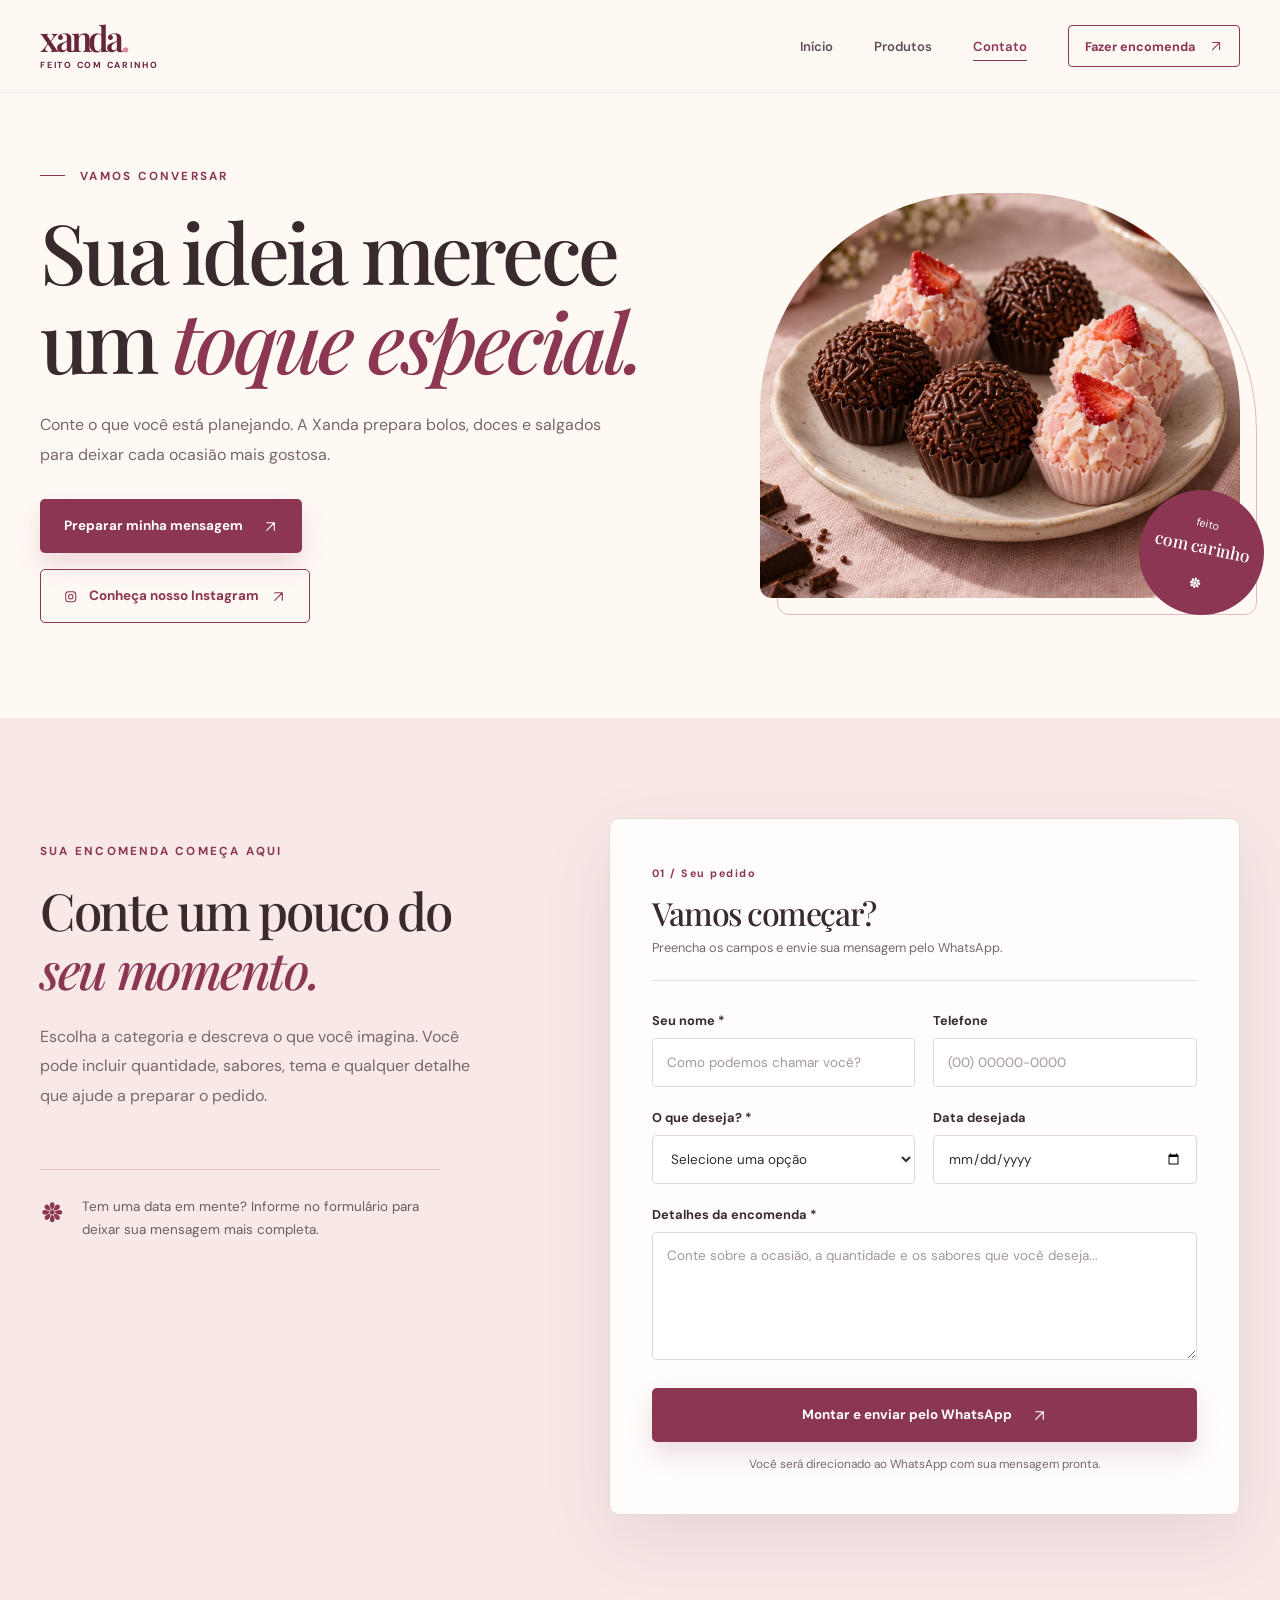
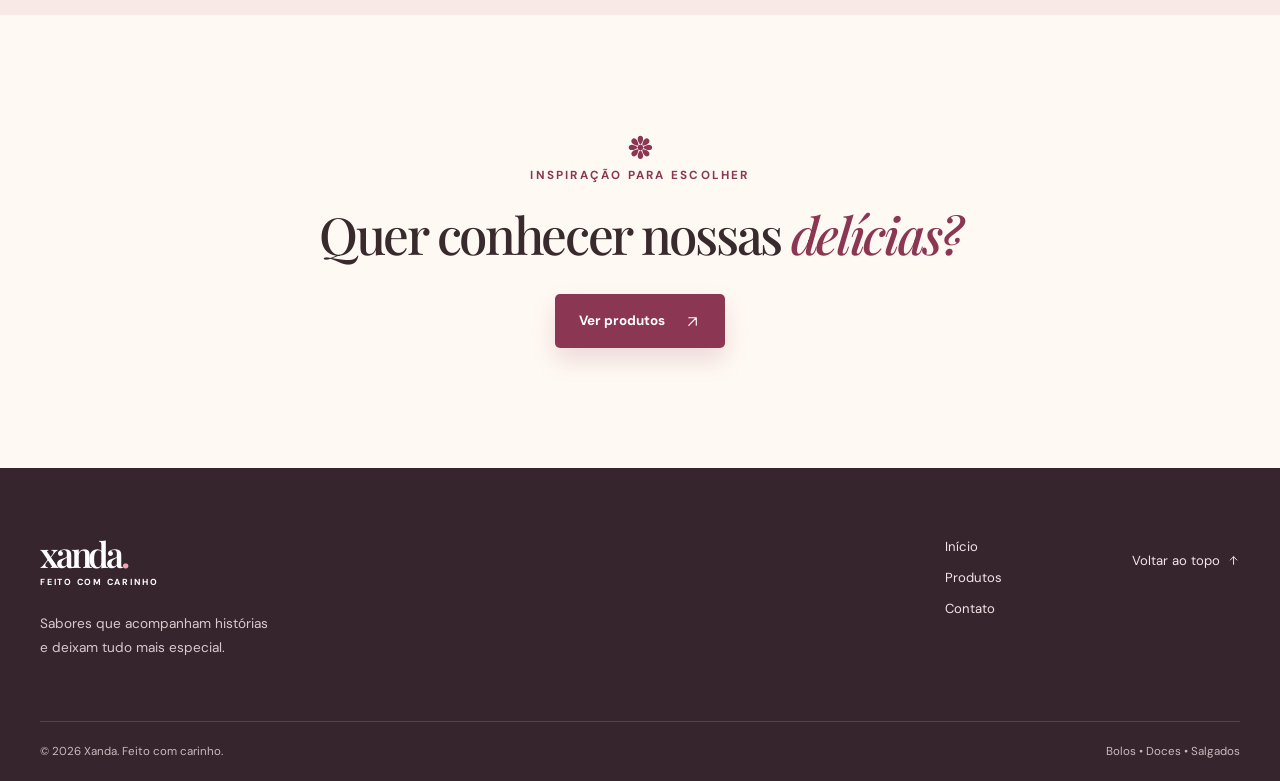
==== contato.html @ 7cf05ea7 "Adiciona Instagram da Xanda na pagina de contato" ====
<!doctype html>
<html lang="pt-BR">
<head>
  <meta charset="utf-8">
  <meta name="viewport" content="width=device-width, initial-scale=1">
  <meta name="theme-color" content="#fff9f4">
  <meta name="description" content="Conte sua ideia para a Xanda e prepare uma mensagem para encomendar bolos, doces e salgados artesanais.">
  <title>Contato | Xanda</title>
  <link rel="icon" href="assets/favicon.svg" type="image/svg+xml">
  <link rel="preconnect" href="https://fonts.googleapis.com">
  <link rel="preconnect" href="https://fonts.gstatic.com" crossorigin>
  <link href="https://fonts.googleapis.com/css2?family=DM+Sans:wght@400;500;600;700&family=Playfair+Display:ital,wght@0,500;0,600;1,500;1,600&display=swap" rel="stylesheet">
  <link rel="stylesheet" href="css/estilo.css?v=20261006-instagram1">
  <script>document.documentElement.classList.add('js');</script>
  <script src="js/site.js" defer></script>
</head>
<body>
  <a class="skip-link" href="#conteudo">Pular para o conteúdo</a>
  <header class="site-header">
    <div class="container header-inner">
      <a class="brand" href="index.html" aria-label="Xanda, página inicial"><span class="brand-word">xanda<b>.</b></span><small>feito com carinho</small></a>
      <button class="menu-toggle" type="button" aria-label="Abrir menu" aria-controls="menu-principal" aria-expanded="false"><span></span><span></span></button>
      <nav class="site-nav" id="menu-principal" aria-label="Navegação principal">
        <a href="index.html">Início</a>
        <a href="produtos.html">Produtos</a>
        <a href="contato.html" aria-current="page">Contato</a>
        <a class="nav-cta" href="#pedido-form">Fazer encomenda <span aria-hidden="true"><svg width="1em" height="1em" class="icon icon-arrow-up-right" aria-hidden="true" focusable="false"><use href="assets/icons.svg#arrow-up-right"></use></svg></span></a>
      </nav>
    </div>
  </header>

  <main id="conteudo">
    <section class="contact-hero container" aria-labelledby="contato-titulo">
      <div class="contact-hero-copy">
        <p class="eyebrow"><span class="eyebrow-line"></span> Vamos conversar</p>
        <h1 id="contato-titulo">Sua ideia merece um <em>toque especial.</em></h1>
        <p>Conte o que você está planejando. A Xanda prepara bolos, doces e salgados para deixar cada ocasião mais gostosa.</p>
        <a class="button button-primary" href="#pedido-form">Preparar minha mensagem <span aria-hidden="true"><svg width="1em" height="1em" class="icon icon-arrow-up-right" aria-hidden="true" focusable="false"><use href="assets/icons.svg#arrow-up-right"></use></svg></span></a>

        <div class="contact-social">
          <a class="button button-instagram" href="https://www.instagram.com/deliciasdaxanda9/" target="_blank" rel="noopener noreferrer" aria-label="Conheça nosso Instagram (abre em nova aba)"><svg width="1em" height="1em" class="icon" viewBox="0 0 24 24" fill="none" stroke="currentColor" stroke-width="1.8" stroke-linecap="round" stroke-linejoin="round" aria-hidden="true" focusable="false"><rect x="3" y="3" width="18" height="18" rx="5"></rect><circle cx="12" cy="12" r="4"></circle><path d="M17.5 6.5h.01"></path></svg>Conheça nosso Instagram <span aria-hidden="true"><svg width="1em" height="1em" class="icon icon-arrow-up-right"><use href="assets/icons.svg#arrow-up-right"></use></svg></span></a>
        </div>
      </div>
      <div class="contact-hero-image">
        <img src="assets/doces.png" alt="Brigadeiros e doces artesanais" width="1254" height="1254">
        <div class="contact-hero-sticker" aria-hidden="true">feito<br><strong>com carinho</strong><br><svg width="1em" height="1em" class="icon icon-flower" aria-hidden="true" focusable="false"><use href="assets/icons.svg#flower"></use></svg></div>
      </div>
    </section>

    <section class="contact-section" aria-labelledby="pedido-titulo">
      <div class="container contact-layout">
        <div class="contact-intro">
          <p class="eyebrow">Sua encomenda começa aqui</p>
          <h2 id="pedido-titulo">Conte um pouco do <em>seu momento.</em></h2>
          <p>Escolha a categoria e descreva o que você imagina. Você pode incluir quantidade, sabores, tema e qualquer detalhe que ajude a preparar o pedido.</p>
          <div class="contact-tip"><span aria-hidden="true"><svg width="1em" height="1em" class="icon icon-flower" aria-hidden="true" focusable="false"><use href="assets/icons.svg#flower"></use></svg></span><p>Tem uma data em mente? Informe no formulário para deixar sua mensagem mais completa.</p></div>
        </div>
        <form class="order-form" id="pedido-form">
          <div class="form-heading">
            <span class="form-number">01 / Seu pedido</span>
            <h3>Vamos começar?</h3>
            <p>Preencha os campos e envie sua mensagem pelo WhatsApp.</p>
          </div>
          <div class="form-grid">
            <div class="field"><label for="nome">Seu nome *</label><input id="nome" name="nome" type="text" autocomplete="name" required placeholder="Como podemos chamar você?"></div>
            <div class="field"><label for="telefone">Telefone</label><input id="telefone" name="telefone" type="tel" autocomplete="tel" placeholder="(00) 00000-0000"></div>
            <div class="field"><label for="produto">O que deseja? *</label><select id="produto" name="produto" required><option value="" disabled selected>Selecione uma opção</option><option value="Bolos">Bolos</option><option value="Doces">Doces</option><option value="Salgados">Salgados</option></select></div>
            <div class="field"><label for="data">Data desejada</label><input id="data" name="data" type="date"></div>
            <div class="field field-full"><label for="mensagem">Detalhes da encomenda *</label><textarea id="mensagem" name="mensagem" required placeholder="Conte sobre a ocasião, a quantidade e os sabores que você deseja..."></textarea></div>
          </div>
          <button class="button button-primary form-submit" type="submit" data-contact-button>Montar e enviar pelo WhatsApp <span aria-hidden="true"><svg width="1em" height="1em" class="icon icon-arrow-up-right" aria-hidden="true" focusable="false"><use href="assets/icons.svg#arrow-up-right"></use></svg></span></button>
          <p class="form-helper">Você será direcionado ao WhatsApp com sua mensagem pronta.</p>
          <p class="form-status" id="form-status" role="status" aria-live="polite"></p>
        </form>
      </div>
    </section>

    <section class="contact-bottom container">
      <span aria-hidden="true"><svg width="1em" height="1em" class="icon icon-flower" aria-hidden="true" focusable="false"><use href="assets/icons.svg#flower"></use></svg></span>
      <p class="eyebrow">Inspiração para escolher</p>
      <h2>Quer conhecer nossas <em>delícias?</em></h2>
      <a class="button button-primary" href="produtos.html">Ver produtos <span aria-hidden="true"><svg width="1em" height="1em" class="icon icon-arrow-up-right" aria-hidden="true" focusable="false"><use href="assets/icons.svg#arrow-up-right"></use></svg></span></a>
    </section>
  </main>

  <footer class="site-footer">
    <div class="container footer-main"><div><a class="brand footer-brand" href="index.html" aria-label="Xanda, página inicial"><span class="brand-word">xanda<b>.</b></span><small>feito com carinho</small></a><p>Sabores que acompanham histórias<br>e deixam tudo mais especial.</p></div><nav aria-label="Links do rodapé"><a href="index.html">Início</a><a href="produtos.html">Produtos</a><a href="contato.html">Contato</a></nav><a class="footer-top" href="#conteudo">Voltar ao topo <svg width="1em" height="1em" class="icon icon-arrow-up" aria-hidden="true" focusable="false"><use href="assets/icons.svg#arrow-up"></use></svg></a></div>
    <div class="container footer-bottom"><span>© <span class="year">2026</span> Xanda. Feito com carinho.</span><span>Bolos • Doces • Salgados</span></div>
  </footer>
</body>
</html>
---- css/estilo.css ----
﻿:root {
  --cream: #fff9f4;
  --paper: #fffdfb;
  --blush: #f8e9e7;
  --rose: #e9b9c2;
  --berry: #8b3652;
  --berry-dark: #68263d;
  --ink: #382a2d;
  --muted: #76696a;
  --line: #eadeda;
  --shadow: 0 25px 70px rgba(88, 44, 56, .10);
  --sans: "DM Sans", Arial, sans-serif;
  --serif: "Playfair Display", Georgia, serif;
}
*, *::before, *::after { box-sizing: border-box; }
html { scroll-behavior: smooth; scroll-padding-top: 110px; }
body { margin: 0; min-width: 320px; background: var(--cream); color: var(--ink); font-family: var(--sans); -webkit-font-smoothing: antialiased; }
body, button, input, select, textarea { font-size: 16px; }
button, input, select, textarea { font-family: inherit; }
img { display: block; max-width: 100%; }
a { color: inherit; text-decoration: none; }
button { cursor: pointer; }
::selection { background: var(--rose); color: var(--berry-dark); }
:focus-visible { outline: 3px solid #c87590; outline-offset: 4px; }
.container { width: min(1200px, calc(100% - 64px)); margin-inline: auto; }
.skip-link { position: fixed; z-index: 300; top: 10px; left: 10px; padding: 12px 18px; border-radius: 8px; background: var(--berry); color: white; transform: translateY(-150%); }
.skip-link:focus { transform: translateY(0); }
h1, h2, h3, p { margin-top: 0; }
h1, h2, h3 { font-family: var(--serif); font-weight: 500; letter-spacing: -.045em; }
h1 em, h2 em { color: var(--berry); font-weight: 500; }
.eyebrow { margin-bottom: 20px; color: var(--berry); font-size: .73rem; font-weight: 700; letter-spacing: .19em; line-height: 1.5; text-transform: uppercase; }
.eyebrow-line { display: inline-block; width: 25px; height: 1px; margin: 0 10px 4px 0; background: currentColor; }
.button { display: inline-flex; align-items: center; justify-content: center; gap: 20px; min-height: 54px; padding: 15px 23px; border: 1px solid transparent; border-radius: 5px; font-size: .84rem; font-weight: 700; line-height: 1.2; transition: transform .25s ease, background .25s ease, box-shadow .25s ease; }
.button span, .text-link span, .nav-cta span { font-size: 1.12em; transition: transform .25s ease; }
.button:hover, .button:focus-visible { transform: translateY(-3px); }
.button:hover span, .text-link:hover span, .nav-cta:hover span { transform: translate(3px, -3px); }
.button-primary { background: var(--berry); color: white; box-shadow: 0 12px 24px rgba(139, 54, 82, .16); }
.button-primary:hover { background: var(--berry-dark); box-shadow: 0 16px 28px rgba(139, 54, 82, .22); }
.button-light { background: white; color: var(--berry-dark); }
.button-light:hover { background: var(--cream); }
.text-link { display: inline-flex; align-items: center; gap: 10px; padding-bottom: 5px; border-bottom: 1px solid currentColor; color: var(--berry); font-size: .84rem; font-weight: 700; transition: gap .25s ease, color .25s ease; }
.text-link:hover { gap: 15px; color: var(--berry-dark); }


/* Shared vector icons: scale with text and inherit the existing palette. */
.icon { display: inline-block; width: 1em; height: 1em; flex: none; vertical-align: -.125em; }
.icon-flower { width: .9em; height: .9em; }
.button span, .text-link span, .nav-cta span { display: inline-flex; align-items: center; }
.card-arrow .icon { font-size: 1.1rem; }
.product-nav a > span { display: inline-flex; align-items: center; gap: .55em; }
.product-nav .icon { font-size: 1.25em; }
.footer-top { display: inline-flex; align-items: center; gap: .5em; min-height: 44px; }
.hero-stamp .icon { display: block; font-size: .85rem; }
.contact-hero-sticker .icon { justify-self: center; font-size: .9rem; }

/* Header */
.site-header { position: sticky; top: 0; z-index: 100; border-bottom: 1px solid rgba(139, 54, 82, .08); background: rgba(255, 249, 244, .92); backdrop-filter: blur(18px); -webkit-backdrop-filter: blur(18px); }
.header-inner { display: flex; align-items: center; justify-content: space-between; min-height: 92px; gap: 30px; }
.brand { display: inline-flex; flex-direction: column; align-items: flex-start; flex: none; font-family: var(--serif); font-size: 2.2rem; font-weight: 600; letter-spacing: -.09em; line-height: .9; color: var(--berry-dark); }
.brand-word { display: block; }
.brand-word b { color: #d98ba2; font-weight: inherit; }
.brand small { margin-top: 9px; font-family: var(--sans); font-size: .55rem; font-weight: 700; letter-spacing: .20em; text-transform: uppercase; }
.site-nav { display: flex; align-items: center; gap: clamp(22px, 3.2vw, 48px); }
.site-nav > a:not(.nav-cta) { position: relative; padding: 10px 0; color: #5e5052; font-size: .82rem; font-weight: 600; transition: color .2s ease; }
.site-nav > a:not(.nav-cta)::after { content: ""; position: absolute; right: 0; bottom: 4px; left: 0; height: 1px; background: var(--berry); transform: scaleX(0); transform-origin: left; transition: transform .25s ease; }
.site-nav > a:not(.nav-cta):hover, .site-nav > a[aria-current="page"] { color: var(--berry); }
.site-nav > a:not(.nav-cta):hover::after, .site-nav > a[aria-current="page"]::after { transform: scaleX(1); }
.nav-cta { display: inline-flex; align-items: center; gap: 14px; min-height: 42px; padding: 10px 16px; border: 1px solid var(--berry); border-radius: 4px; color: var(--berry); font-size: .79rem; font-weight: 700; transition: background .25s ease, color .25s ease; }
.nav-cta:hover { background: var(--berry); color: white; }
.menu-toggle { display: none; }

/* Home hero */
.hero { display: grid; grid-template-columns: minmax(0, 1fr) minmax(0, 1.02fr); align-items: center; gap: clamp(36px, 6vw, 86px); min-height: 710px; padding-top: 46px; padding-bottom: 78px; }
.hero-copy { position: relative; z-index: 2; padding-bottom: 35px; animation: fade-up .75s both; }
.hero h1 { max-width: 640px; margin-bottom: 28px; font-size: clamp(3.7rem, 5.9vw, 6rem); line-height: 1.05; }
.hero-description { max-width: 485px; color: var(--muted); font-size: 1.03rem; line-height: 1.85; }
.hero-actions { display: flex; align-items: center; flex-wrap: wrap; gap: 25px; margin-top: 38px; }
.hero-note { display: flex; align-items: center; gap: 12px; margin-top: 80px; color: #9a8689; font-size: .75rem; letter-spacing: .02em; }
.sparkle { color: var(--berry); font-size: 1.45rem; }
.hero-visual { position: relative; width: 100%; height: min(650px, 58vw); min-height: 520px; animation: fade-up .9s .16s both; }
.hero-visual::before { content: ""; position: absolute; inset: 18px -18px -18px 18px; border: 1px solid #e7bbbf; border-radius: 290px 290px 30px 30px; }
.hero-visual img { position: relative; width: 100%; height: 100%; object-fit: cover; object-position: 65% center; border-radius: 290px 290px 30px 30px; }
.hero-stamp { position: absolute; bottom: 38px; left: -46px; display: flex; flex-direction: column; align-items: center; justify-content: center; width: 128px; height: 128px; border: 8px solid var(--cream); border-radius: 50%; background: var(--berry); color: white; text-align: center; transform: rotate(-12deg); animation: bob 5s ease-in-out infinite; }
.hero-stamp span { font-size: .58rem; font-weight: 700; letter-spacing: .13em; text-transform: uppercase; }
.hero-stamp strong { margin: 4px 0; font-family: var(--serif); font-size: 1.35rem; font-weight: 500; line-height: .95; }
.ticker { overflow: hidden; border-top: 1px solid #efd9d9; border-bottom: 1px solid #efd9d9; background: #f8e9e7; }
.ticker-track { display: flex; align-items: center; justify-content: space-around; gap: 55px; width: max-content; min-width: 200%; height: 58px; color: var(--berry); animation: ticker 35s linear infinite; }
.ticker-track span { font-family: var(--serif); font-size: 1.1rem; font-style: italic; white-space: nowrap; }
.ticker-track b { font-size: .92rem; font-weight: 400; }

/* Home content */
.section { padding-block: 110px; }
.section-heading { display: flex; align-items: end; justify-content: space-between; gap: 70px; margin-bottom: 42px; }
.section-heading h2, .story-copy h2, .closing-section h2, .product-cta h2, .contact-intro h2, .contact-bottom h2 { margin-bottom: 0; font-size: clamp(2.65rem, 4vw, 4.3rem); line-height: 1.16; }
.section-heading h2 { max-width: 640px; }
.section-heading > p { max-width: 310px; margin-bottom: 7px; color: var(--muted); font-size: .95rem; line-height: 1.8; }
.category-grid { display: grid; grid-template-columns: repeat(3, minmax(0, 1fr)); gap: 20px; }
.category-card { position: relative; display: block; overflow: hidden; border: 1px solid var(--line); border-radius: 10px; background: var(--paper); box-shadow: 0 8px 30px rgba(91, 56, 63, .035); transition: transform .35s ease, box-shadow .35s ease; }
.category-card:hover { transform: translateY(-9px); box-shadow: var(--shadow); }
.category-image { height: clamp(240px, 25vw, 330px); overflow: hidden; background: var(--blush); }
.category-image img { width: 100%; height: 100%; object-fit: cover; transition: transform .6s ease; }
.category-card:first-child .category-image img { object-position: 71% center; }
.category-card:hover img { transform: scale(1.055); }
.category-content { position: relative; min-height: 190px; padding: 26px 30px 28px; }
.card-index { color: var(--berry); font-size: .65rem; font-weight: 700; letter-spacing: .14em; text-transform: uppercase; }
.category-content h3 { margin: 14px 0 6px; font-size: 2.05rem; }
.category-content p { max-width: 260px; margin: 0; color: var(--muted); font-size: .85rem; line-height: 1.6; }
.card-arrow { position: absolute; right: 25px; bottom: 27px; display: grid; place-items: center; width: 38px; height: 38px; border: 1px solid var(--line); border-radius: 50%; color: var(--berry); transition: background .25s ease, color .25s ease, transform .25s ease; }
.category-card:hover .card-arrow { background: var(--berry); color: white; transform: rotate(45deg); }
.story-section { position: relative; overflow: hidden; background: var(--berry); color: white; }
.story-inner { position: relative; display: grid; grid-template-columns: 1.35fr 1fr; align-items: center; gap: 80px; min-height: 430px; padding-block: 90px; }
.story-section .eyebrow, .product-cta .eyebrow { color: #f9dce2; }
.story-copy h2 { position: relative; z-index: 1; }
.story-copy h2 em, .product-cta h2 em { color: #ffdce2; }
.story-text { position: relative; z-index: 1; }
.story-text p { max-width: 460px; margin-bottom: 28px; color: #ffeef1; font-size: 1rem; line-height: 1.9; }
.story-decoration { position: absolute; inset: 0; pointer-events: none; }
.story-decoration span { position: absolute; color: rgba(255, 255, 255, .08); line-height: 1; }
.story-decoration span:nth-child(1) { top: -84px; left: 26%; font-size: 15rem; }
.story-decoration span:nth-child(2) { right: -40px; bottom: -120px; font-size: 19rem; }
.story-decoration span:nth-child(3) { top: 52px; right: 28%; font-size: 4rem; }
.closing-section { position: relative; max-width: 780px; padding-block: 122px 130px; text-align: center; }
.closing-symbol { display: block; margin-bottom: 22px; color: var(--berry); font-size: 2rem; }
.closing-section .eyebrow { margin-bottom: 16px; }
.closing-section h2 { margin-bottom: 22px; }
.closing-section > p:not(.eyebrow) { max-width: 530px; margin: 0 auto 32px; color: var(--muted); line-height: 1.8; }

/* Footer */
.site-footer { background: #37252d; color: #f9ebec; }
.footer-main { display: flex; justify-content: space-between; gap: 50px; padding-block: 70px 60px; }
.footer-brand { color: white; }
.footer-brand .brand-word b { color: #f0a8b7; }
.footer-main p { margin: 25px 0 0; color: #dac9cd; font-size: .85rem; line-height: 1.8; }
.footer-main nav { display: flex; flex-direction: column; align-items: flex-start; gap: 14px; margin-left: auto; }
.footer-main nav a, .footer-top { color: #f3e5e8; font-size: .82rem; transition: color .2s ease; }
.footer-main nav a:hover, .footer-top:hover { color: #ffb8c7; }
.footer-top { align-self: start; margin-left: 80px; }
.footer-bottom { display: flex; justify-content: space-between; gap: 20px; padding-block: 22px; border-top: 1px solid rgba(255, 255, 255, .14); color: #cbb9bd; font-size: .72rem; }

/* Products page */
.page-hero { position: relative; padding-block: 105px 85px; }
.page-hero-text { position: relative; z-index: 1; max-width: 850px; }
.page-hero h1, .contact-hero h1 { margin-bottom: 25px; font-size: clamp(3.6rem, 6.5vw, 6.3rem); line-height: 1.08; }
.page-hero p:not(.eyebrow), .contact-hero-copy > p:not(.eyebrow) { max-width: 590px; margin-bottom: 0; color: var(--muted); font-size: 1rem; line-height: 1.85; }
.page-hero-art { position: absolute; top: 50px; right: 55px; color: #f3dedc; font-size: clamp(9rem, 23vw, 21rem); line-height: 1; transform: rotate(-15deg); }
.product-nav { display: flex; border-top: 1px solid var(--line); border-bottom: 1px solid var(--line); }
.product-nav a { display: flex; justify-content: space-between; width: 33.333%; padding: 24px 34px; border-right: 1px solid var(--line); color: var(--ink); font-family: var(--serif); font-size: 1.55rem; transition: background .25s ease, color .25s ease; }
.product-nav a:first-child { padding-left: 0; }
.product-nav a:last-child { border-right: 0; }
.product-nav a:hover { background: var(--blush); color: var(--berry); }
.product-nav span { color: var(--berry); font-family: var(--sans); font-size: .7rem; font-weight: 700; }
.product-feature { display: grid; grid-template-columns: 1fr 1fr; align-items: center; gap: clamp(55px, 9vw, 130px); padding-block: 110px; border-bottom: 1px solid var(--line); }
.product-feature-reverse .product-photo { order: 2; }
.product-photo { position: relative; height: 510px; background: var(--blush); }
.product-photo::before { content: ""; position: absolute; inset: 17px -17px -17px 17px; border: 1px solid #eac9c8; border-radius: 220px 220px 10px 10px; }
.product-photo img { position: relative; width: 100%; height: 100%; border-radius: 220px 220px 10px 10px; object-fit: cover; }
#bolos .product-photo img { object-position: 68% center; }
.product-photo-label { position: absolute; right: 18px; bottom: 18px; padding: 12px 16px; border-radius: 3px; background: var(--paper); color: var(--berry); font-size: .7rem; font-weight: 700; letter-spacing: .1em; text-transform: uppercase; }
.product-copy h2 { margin-bottom: 22px; font-size: clamp(2.7rem, 4.1vw, 4.5rem); line-height: 1.14; }
.product-copy > p:not(.eyebrow) { max-width: 480px; margin-bottom: 25px; color: var(--muted); line-height: 1.85; }
.product-points { display: grid; gap: 0; max-width: 460px; margin: 0 0 30px; padding: 0; list-style: none; }
.product-points li { display: flex; align-items: center; gap: 13px; padding: 12px 0; border-bottom: 1px solid var(--line); font-size: .86rem; }
.product-points .icon { color: var(--berry); font-size: .78rem; }
.product-cta { margin-top: 35px; background: var(--berry); color: white; }
.product-cta-inner { display: flex; align-items: center; gap: 36px; padding-block: 78px; }
.product-cta-inner > span { align-self: flex-start; color: #f0c6cf; font-size: 3rem; }
.product-cta h2 { font-size: clamp(2.4rem, 3.4vw, 3.6rem); }
.product-cta p:last-child { margin: 18px 0 0; color: #ffeef1; }
.product-cta .button { flex: none; margin-left: auto; }

/* Contact page */
.contact-hero { display: grid; grid-template-columns: 1.15fr .85fr; align-items: center; gap: 70px; min-height: 580px; padding-block: 75px 95px; }
.contact-hero-copy { max-width: 690px; }
.contact-hero-copy > p:not(.eyebrow) { margin-bottom: 30px; }
.contact-hero-image { position: relative; width: 100%; height: 405px; }
.contact-hero-image::before { content: ""; position: absolute; inset: 17px -17px -17px 17px; border: 1px solid #e5b7be; border-radius: 220px 220px 12px 12px; }
.contact-hero-image img { position: relative; width: 100%; height: 100%; border-radius: 220px 220px 12px 12px; object-fit: cover; }
.contact-hero-sticker { position: absolute; right: -24px; bottom: -17px; display: grid; place-content: center; width: 125px; height: 125px; border-radius: 50%; background: var(--berry); color: white; font-size: .67rem; line-height: 1.6; text-align: center; transform: rotate(12deg); }
.contact-hero-sticker strong { font-family: var(--serif); font-size: 1.08rem; font-weight: 500; }
.contact-section { padding-block: 100px; background: var(--blush); }
.contact-layout { display: grid; grid-template-columns: .85fr 1.15fr; align-items: start; gap: clamp(50px, 8vw, 105px); }
.contact-intro { padding-top: 25px; }
.contact-intro h2 { margin-bottom: 22px; }
.contact-intro > p:not(.eyebrow) { max-width: 440px; color: var(--muted); line-height: 1.85; }
.contact-tip { display: flex; gap: 18px; max-width: 400px; margin-top: 58px; padding-top: 25px; border-top: 1px solid #dcbfc1; }
.contact-tip span { color: var(--berry); font-size: 1.7rem; }
.contact-tip p { margin: 0; color: #6b5b5f; font-size: .84rem; line-height: 1.75; }
.order-form { padding: 42px; border: 1px solid #ecd8d7; border-radius: 10px; background: var(--paper); box-shadow: var(--shadow); }
.form-heading { margin-bottom: 31px; padding-bottom: 24px; border-bottom: 1px solid var(--line); }
.form-number { color: var(--berry); font-size: .67rem; font-weight: 700; letter-spacing: .14em; }
.form-heading h3 { margin: 9px 0 5px; font-size: 2rem; }
.form-heading p { margin: 0; color: var(--muted); font-size: .8rem; }
.form-grid { display: grid; grid-template-columns: repeat(2, minmax(0, 1fr)); gap: 22px 18px; }
.field { display: flex; flex-direction: column; gap: 9px; min-width: 0; }
.field-full { grid-column: 1 / -1; }
.field label { font-size: .8rem; font-weight: 700; }
.field input, .field select, .field textarea { width: 100%; min-height: 49px; padding: 12px 14px; border: 1px solid #e6d8d5; border-radius: 4px; outline: none; background: #fff; color: var(--ink); font-size: .84rem; transition: border-color .2s ease, box-shadow .2s ease; }
.field textarea { min-height: 128px; resize: vertical; line-height: 1.6; }
.field input::placeholder, .field textarea::placeholder { color: #a69799; }
.field input:focus, .field select:focus, .field textarea:focus { border-color: var(--berry); box-shadow: 0 0 0 3px rgba(139, 54, 82, .12); }
.form-submit { width: 100%; margin-top: 28px; }
.form-helper { margin: 14px 0 0; color: var(--muted); font-size: .74rem; text-align: center; }
.form-status { min-height: 0; margin: 15px 0 0; color: var(--berry-dark); font-size: .82rem; font-weight: 600; line-height: 1.6; text-align: center; }
.form-status:empty { display: none; }
.message-draft { width: 100%; min-height: 150px; margin-top: 18px; padding: 14px; border: 1px solid var(--rose); border-radius: 4px; background: var(--cream); color: var(--ink); font: .82rem/1.6 var(--sans); resize: vertical; }
.contact-bottom { padding-block: 110px 120px; text-align: center; }
.contact-bottom > span { color: var(--berry); font-size: 2rem; }
.contact-bottom h2 { max-width: 770px; margin: 18px auto 30px; }

/* Instagram contact link */
.contact-social { display: flex; margin-top: 16px; }
.button-instagram { max-width: 100%; gap: 12px; border-color: var(--berry); background: transparent; color: var(--berry); }
.button-instagram:hover { background: var(--blush); }

/* Motion */
@keyframes fade-up { from { opacity: 0; transform: translateY(24px); } to { opacity: 1; transform: translateY(0); } }
@keyframes bob { 0%, 100% { transform: rotate(-12deg) translateY(0); } 50% { transform: rotate(-12deg) translateY(-10px); } }
@keyframes ticker { to { transform: translateX(-50%); } }
.js .reveal { opacity: 0; transform: translateY(30px); transition: opacity .7s ease, transform .7s ease; }
.js .reveal.is-visible { opacity: 1; transform: translateY(0); }
.category-card:nth-child(2) { transition-delay: .08s; }
.category-card:nth-child(3) { transition-delay: .16s; }

@media (max-width: 1050px) {
  .container { width: min(100% - 48px, 1200px); }
  .hero { gap: 38px; min-height: 620px; }
  .hero h1 { font-size: clamp(3.3rem, 6vw, 5rem); }
  .hero-visual { min-height: 500px; }
  .hero-note { margin-top: 50px; }
  .product-feature { gap: 65px; }
  .product-photo { height: 440px; }
  .footer-top { margin-left: 25px; }
}
@media (max-width: 780px) {
  .container { width: min(100% - 40px, 1200px); }
  .header-inner { min-height: 76px; }
  .brand { font-size: 1.95rem; }
  .brand small { font-size: .48rem; }
  .menu-toggle { display: none; }
  .js .menu-toggle { display: flex; flex-direction: column; justify-content: center; gap: 6px; width: 42px; height: 42px; padding: 9px; border: 1px solid var(--line); border-radius: 4px; background: transparent; }
  .menu-toggle span { width: 100%; height: 2px; background: var(--berry); transition: transform .25s ease; }
  .menu-toggle[aria-expanded="true"] span:first-child { transform: translateY(4px) rotate(45deg); }
  .menu-toggle[aria-expanded="true"] span:last-child { transform: translateY(-4px) rotate(-45deg); }
  .header-inner { flex-wrap: wrap; }
  .site-nav { justify-content: space-between; flex-wrap: wrap; width: 100%; gap: 12px 24px; padding-bottom: 14px; }
  .js .site-nav { position: absolute; top: 100%; right: 0; left: 0; display: none; flex-direction: column; align-items: stretch; gap: 0; padding: 12px 20px 24px; border-bottom: 1px solid var(--line); background: var(--cream); box-shadow: 0 20px 35px rgba(73, 31, 47, .09); }
  .js .site-nav.is-open { display: flex; animation: fade-up .25s both; }
  .site-nav > a:not(.nav-cta) { padding: 15px 0; border-bottom: 1px solid var(--line); font-size: .95rem; }
  .site-nav > a:not(.nav-cta)::after { display: none; }
  .nav-cta { justify-content: space-between; margin-top: 17px; }
  .hero { grid-template-columns: 1fr; gap: 42px; padding-block: 65px 85px; }
  .hero-copy { padding-bottom: 0; }
  .hero h1 { max-width: 700px; font-size: clamp(3.6rem, 9vw, 5.6rem); }
  .hero-note { margin-top: 44px; }
  .hero-visual { width: min(100% - 20px, 650px); height: 580px; min-height: 0; margin-inline: auto; }
  .section { padding-block: 85px; }
  .section-heading { align-items: start; flex-direction: column; gap: 15px; }
  .section-heading > p { max-width: 580px; }
  .category-grid { gap: 14px; }
  .category-image { height: 230px; }
  .category-content { min-height: 190px; padding: 21px; }
  .category-content h3 { font-size: 1.65rem; }
  .category-content p { padding-right: 15px; }
  .card-arrow { right: 15px; bottom: 17px; }
  .story-inner { gap: 35px; }
  .page-hero { padding-block: 80px 60px; }
  .product-feature { gap: 40px; padding-block: 85px; }
  .product-photo { height: 370px; }
  .product-copy h2 { font-size: 2.8rem; }
  .product-cta-inner { flex-wrap: wrap; }
  .product-cta .button { margin-left: 68px; }
  .contact-hero { gap: 35px; min-height: 500px; }
  .contact-hero-image { height: 340px; }
  .contact-layout { gap: 35px; }
  .order-form { padding: 30px; }
}
@media (max-width: 620px) {
  html { scroll-padding-top: 84px; }
  .container { width: min(100% - 36px, 1200px); }
  .hero { padding-top: 55px; padding-bottom: 72px; }
  .hero h1 { font-size: clamp(3.25rem, 12vw, 4.8rem); }
  .hero-description { font-size: .95rem; }
  .hero-actions { align-items: flex-start; flex-direction: column; gap: 24px; }
  .hero-visual { width: calc(100% - 16px); height: min(480px, 120vw); }
  .hero-visual::before { inset: 12px -12px -12px 12px; }
  .hero-stamp { bottom: 25px; left: -16px; width: 105px; height: 105px; border-width: 6px; }
  .hero-stamp strong { font-size: 1.12rem; }
  .ticker-track { height: 50px; }
  .section { padding-block: 78px; }
  .section-heading h2, .story-copy h2, .closing-section h2, .contact-intro h2, .contact-bottom h2 { font-size: clamp(2.4rem, 9vw, 3.4rem); }
  .category-grid { grid-template-columns: 1fr; gap: 18px; }
  .category-image { height: 300px; }
  .category-content { min-height: 160px; }
  .story-inner { grid-template-columns: 1fr; gap: 20px; padding-block: 78px; }
  .story-text p { margin-bottom: 25px; }
  .closing-section { padding-block: 90px; }
  .footer-main { flex-wrap: wrap; gap: 30px; padding-block: 55px 42px; }
  .footer-main > div { width: 100%; }
  .footer-main nav { margin-left: 0; }
  .footer-top { margin-left: auto; }
  .footer-bottom { flex-direction: column; gap: 8px; }
  .page-hero { padding-block: 70px 52px; }
  .page-hero h1, .contact-hero h1 { font-size: clamp(3.2rem, 11vw, 4.6rem); }
  .page-hero-art { top: 26px; right: 0; font-size: 9rem; }
  .product-nav { overflow-x: auto; }
  .product-nav a { flex: 1; min-width: 130px; padding: 19px 12px; font-size: 1.15rem; }
  .product-nav a:first-child { padding-left: 5px; }
  .product-nav span { font-size: .58rem; }
  .product-feature { grid-template-columns: 1fr; gap: 40px; padding-block: 80px; }
  .product-feature-reverse .product-photo { order: 0; }
  .product-photo { width: calc(100% - 15px); height: min(420px, 105vw); }
  .product-photo::before { inset: 12px -12px -12px 12px; }
  .product-copy h2 { font-size: clamp(2.7rem, 10vw, 3.6rem); }
  .product-cta-inner { gap: 18px; padding-block: 65px; }
  .product-cta-inner > span { font-size: 2rem; }
  .product-cta-inner > div { width: calc(100% - 55px); }
  .product-cta .button { margin-left: 0; }
  .contact-hero { grid-template-columns: 1fr; gap: 45px; padding-block: 65px 85px; }
  .contact-hero-image { width: calc(100% - 18px); height: min(390px, 93vw); }
  .contact-hero-sticker { right: -22px; width: 104px; height: 104px; }
  .contact-section { padding-block: 78px; }
  .contact-layout { grid-template-columns: 1fr; gap: 35px; }
  .contact-intro { padding-top: 0; }
  .contact-tip { margin-top: 32px; }
  .order-form { padding: 26px 20px; }
  .form-grid { grid-template-columns: 1fr; }
  .contact-bottom { padding-block: 80px; }
}
@media (max-width: 390px) {
  .hero h1 { font-size: 3.1rem; }
  .button { width: 100%; }
  .category-image { height: 260px; }
  .product-nav a { min-width: 111px; }
  .footer-top { margin-left: 0; }
}
@media (prefers-reduced-motion: reduce) {
  *, *::before, *::after { scroll-behavior: auto !important; animation-duration: .01ms !important; animation-iteration-count: 1 !important; transition-duration: .01ms !important; }
  .js .reveal { opacity: 1; transform: none; }
}
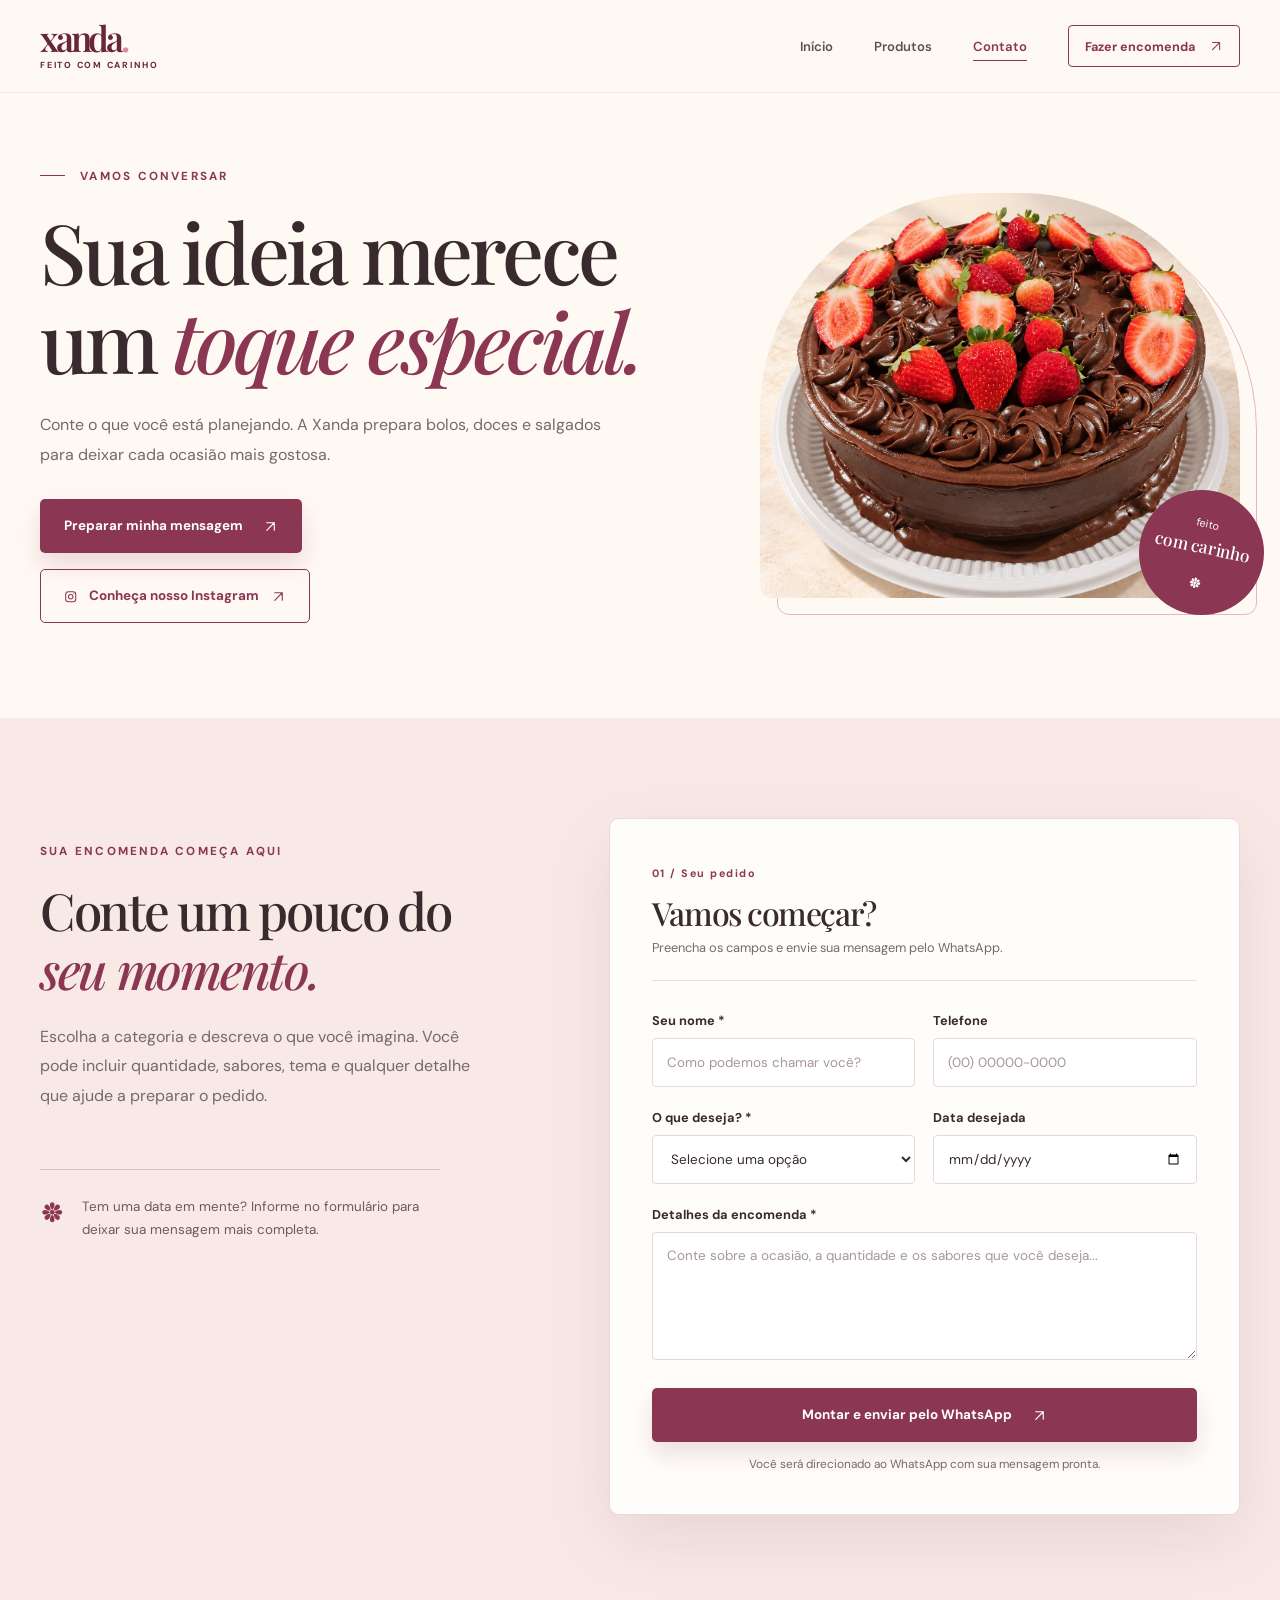
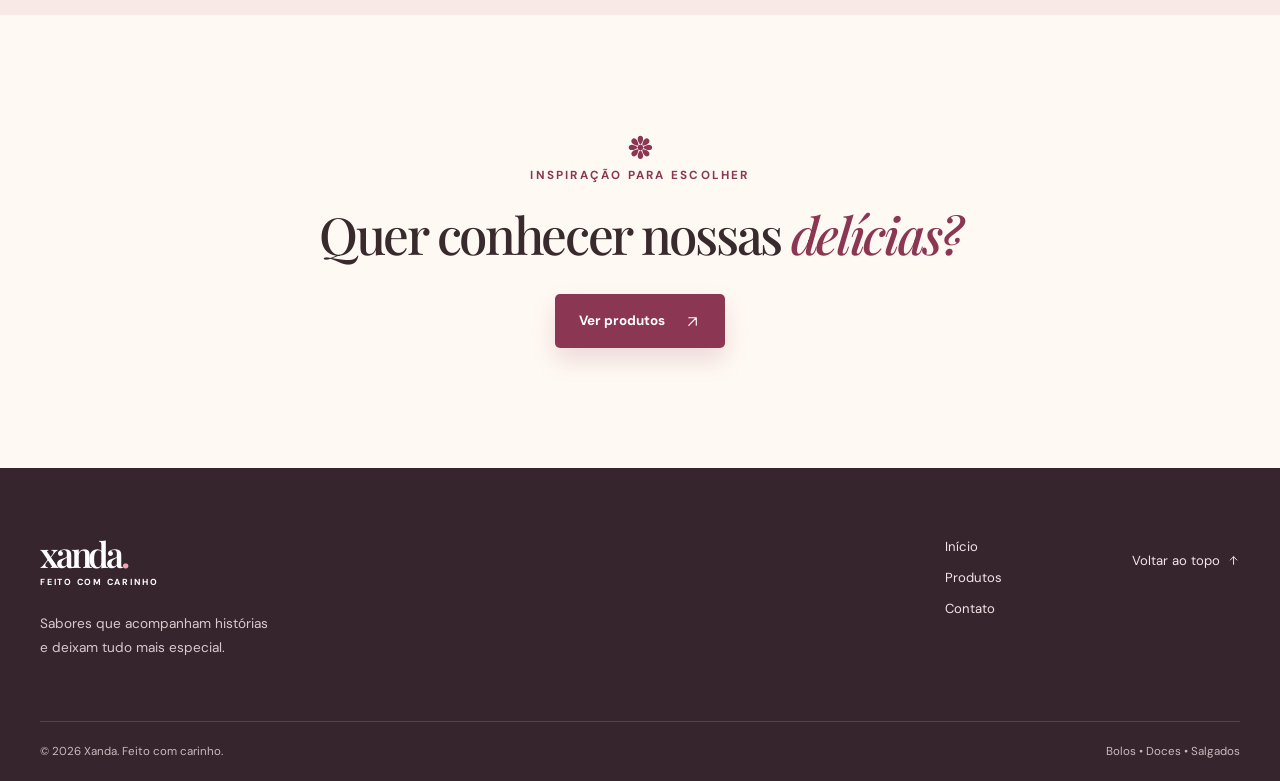
==== commit 319b2881: "Usa bolo 24 no contato e anima selo feito com carinho" ====
--- a/contato.html
+++ b/contato.html
@@ -6,13 +6,13 @@
   <meta name="theme-color" content="#fff9f4">
   <meta name="description" content="Conte sua ideia para a Xanda e prepare uma mensagem para encomendar bolos, doces e salgados artesanais.">
   <title>Contato | Xanda</title>
-  <link rel="icon" href="assets/favicon.svg" type="image/svg+xml">
+  <link rel="icon" href="assets/favicon.svg?v=20261006-x" type="image/svg+xml">
   <link rel="preconnect" href="https://fonts.googleapis.com">
   <link rel="preconnect" href="https://fonts.gstatic.com" crossorigin>
   <link href="https://fonts.googleapis.com/css2?family=DM+Sans:wght@400;500;600;700&family=Playfair+Display:ital,wght@0,500;0,600;1,500;1,600&display=swap" rel="stylesheet">
-  <link rel="stylesheet" href="css/estilo.css?v=20261006-instagram1">
+  <link rel="stylesheet" href="css/estilo.css?v=20261006-bolos2">
   <script>document.documentElement.classList.add('js');</script>
-  <script src="js/site.js" defer></script>
+  <script src="js/site.js?v=20261006-bolos1" defer></script>
 </head>
 <body>
   <a class="skip-link" href="#conteudo">Pular para o conteúdo</a>
@@ -42,7 +42,7 @@
         </div>
       </div>
       <div class="contact-hero-image">
-        <img src="assets/doces.png" alt="Brigadeiros e doces artesanais" width="1254" height="1254">
+        <img class="real-cake-contact" src="assets/bolos/bolo24.jpg" alt="Bolo com rosetas de chocolate e morangos, feito pela Xanda" width="1254" height="1254">
         <div class="contact-hero-sticker" aria-hidden="true">feito<br><strong>com carinho</strong><br><svg width="1em" height="1em" class="icon icon-flower" aria-hidden="true" focusable="false"><use href="assets/icons.svg#flower"></use></svg></div>
       </div>
     </section>
--- a/css/estilo.css
+++ b/css/estilo.css
@@ -214,7 +214,7 @@
 
 /* Motion */
 @keyframes fade-up { from { opacity: 0; transform: translateY(24px); } to { opacity: 1; transform: translateY(0); } }
-@keyframes bob { 0%, 100% { transform: rotate(-12deg) translateY(0); } 50% { transform: rotate(-12deg) translateY(-10px); } }
+@keyframes bob { 0%, 100% { transform: rotate(var(--bob-rotation, -12deg)) translateY(0); } 50% { transform: rotate(var(--bob-rotation, -12deg)) translateY(-10px); } }
 @keyframes ticker { to { transform: translateX(-50%); } }
 .js .reveal { opacity: 0; transform: translateY(30px); transition: opacity .7s ease, transform .7s ease; }
 .js .reveal.is-visible { opacity: 1; transform: translateY(0); }
@@ -336,4 +336,35 @@
 @media (prefers-reduced-motion: reduce) {
   *, *::before, *::after { scroll-behavior: auto !important; animation-duration: .01ms !important; animation-iteration-count: 1 !important; transition-duration: .01ms !important; }
   .js .reveal { opacity: 1; transform: none; }
-}
+}
+/* Real cake photography and mobile-first gallery */
+.hero-visual img.real-cake-hero { object-fit: cover; object-position: center; }
+.category-card:first-child .category-image img.real-cake-hero { object-fit: contain; object-position: center; background: var(--cream); }
+.cake-carousel { min-width: 0; width: calc(100% - 15px); }
+.cake-carousel .product-photo { width: 100%; height: min(420px, 105vw); background: var(--cream); }
+.cake-frame { position: relative; overflow: hidden; width: 100%; height: 100%; border-radius: 220px 220px 10px 10px; background: var(--cream); touch-action: pan-y pinch-zoom; }
+.cake-frame .cake-photo { position: absolute; inset: 0; width: 100%; height: 100%; border-radius: 0; object-fit: contain; object-position: center; opacity: 0; transition: opacity 650ms cubic-bezier(.22, .61, .36, 1); pointer-events: none; user-select: none; }
+.cake-frame .cake-photo.is-active { opacity: 1; }
+.cake-controls { align-items: center; justify-content: space-between; gap: 12px; margin-top: 25px; }
+.cake-controls:not([hidden]) { display: flex; }
+.cake-counter { color: var(--berry); font-size: .75rem; font-weight: 600; letter-spacing: .12em; font-variant-numeric: tabular-nums; }
+.cake-control-buttons { display: flex; gap: 8px; }
+.cake-control { display: inline-grid; place-items: center; width: 44px; height: 44px; padding: 10px; border: 1px solid var(--line); border-radius: 50%; background: var(--paper); color: var(--berry); transition: background .2s ease, border-color .2s ease; }
+.cake-control:hover, .cake-control:focus-visible { border-color: var(--berry); background: var(--blush); }
+.cake-control .icon { font-size: 1.05rem; }
+.cake-control .play-icon, .cake-control.is-paused .pause-icon { display: none; }
+.cake-control.is-paused .play-icon { display: inline-block; }
+.cake-thumbs { position: relative; gap: 8px; overflow-x: auto; max-width: 100%; padding: 12px 4px 8px; scroll-snap-type: x proximity; scrollbar-width: thin; scrollbar-color: var(--rose) transparent; }
+.cake-thumbs:not([hidden]) { display: flex; }
+.cake-thumb { flex: 0 0 58px; width: 58px; height: 58px; padding: 3px; border: 1px solid var(--line); border-radius: 8px; background: var(--cream); scroll-snap-align: center; transition: border-color .2s ease, box-shadow .2s ease; }
+.cake-thumb img { width: 100%; height: 100%; object-fit: contain; border-radius: 5px; }
+.cake-thumb[aria-pressed="true"] { border-color: var(--berry); box-shadow: 0 0 0 1px var(--berry); }
+@media (min-width: 621px) {
+  .cake-carousel { width: 100%; }
+  .cake-carousel .product-photo { height: 370px; }
+}
+@media (min-width: 781px) { .cake-carousel .product-photo { height: 440px; } }
+@media (min-width: 1051px) { .cake-carousel .product-photo { height: 510px; } }
+
+.contact-hero-image img.real-cake-contact { object-position: center 60%; }
+.contact-hero-sticker { --bob-rotation: 12deg; animation: bob 5s ease-in-out infinite; }
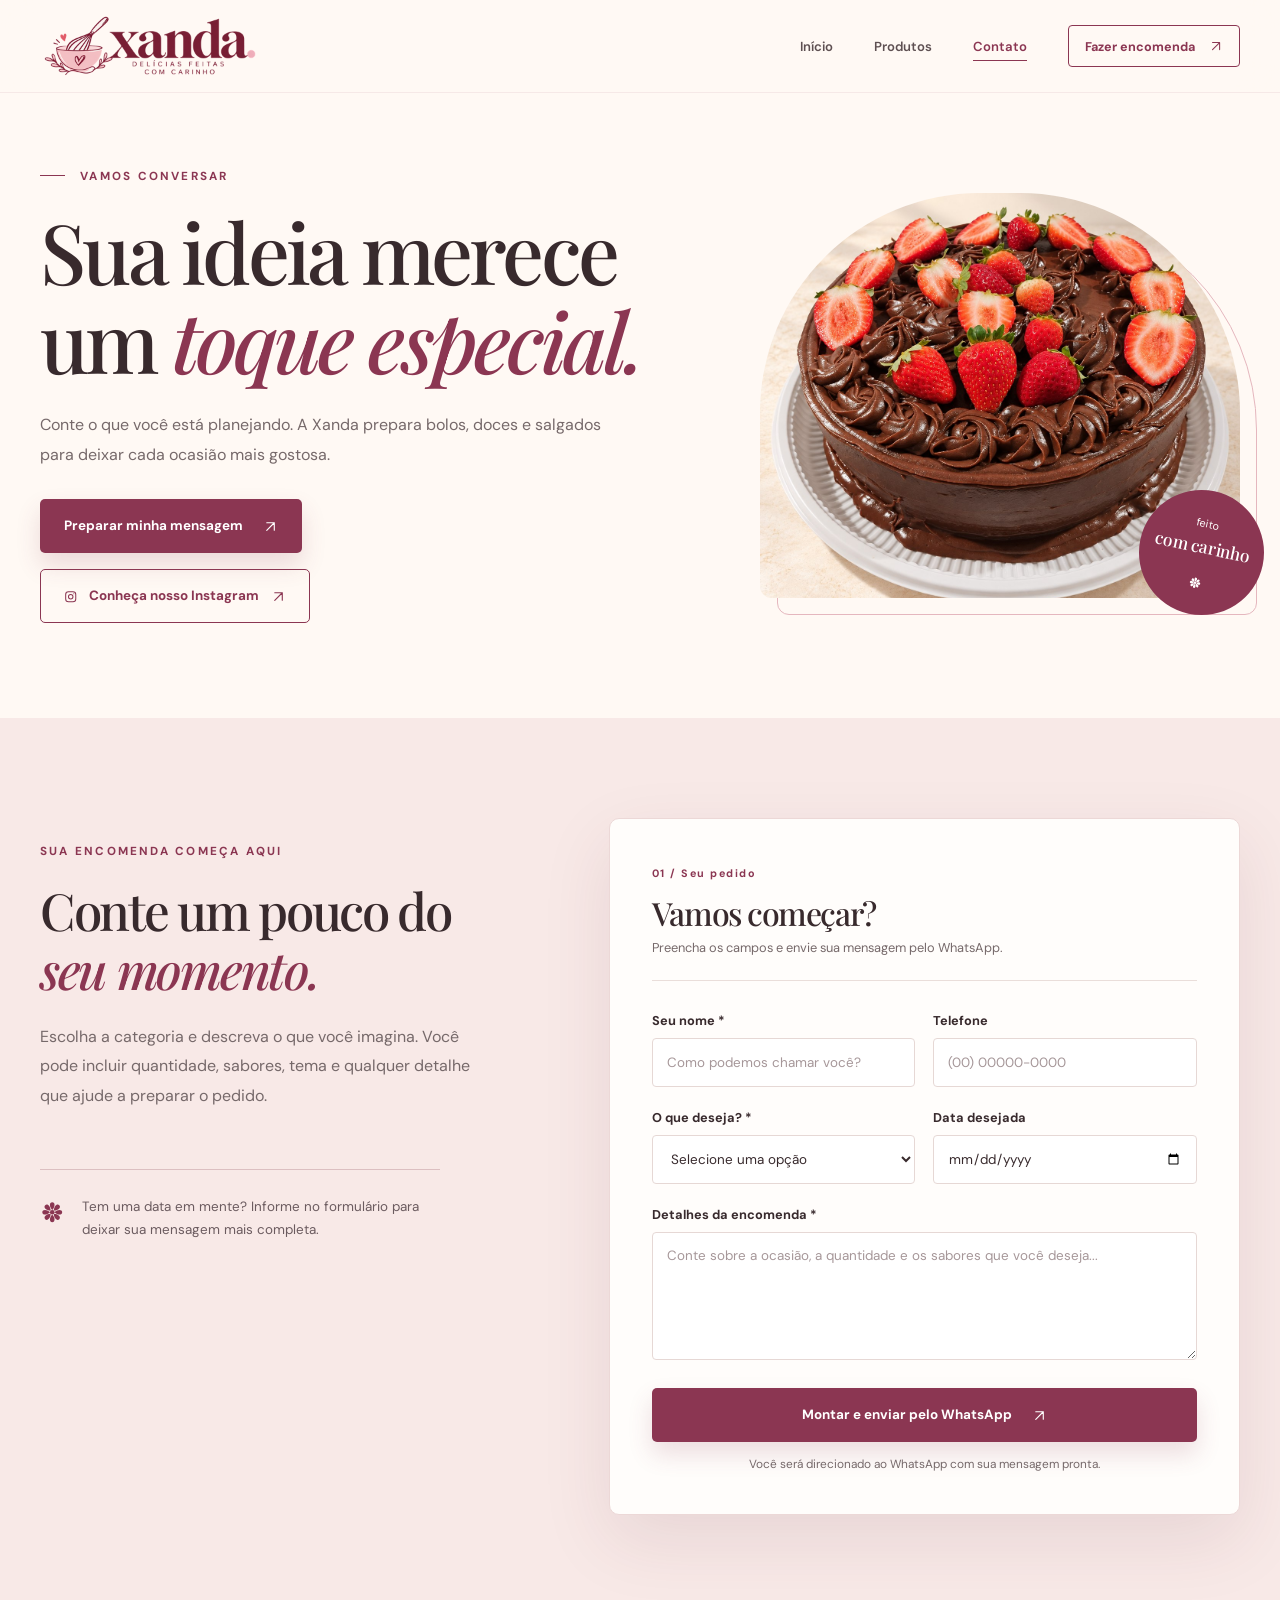
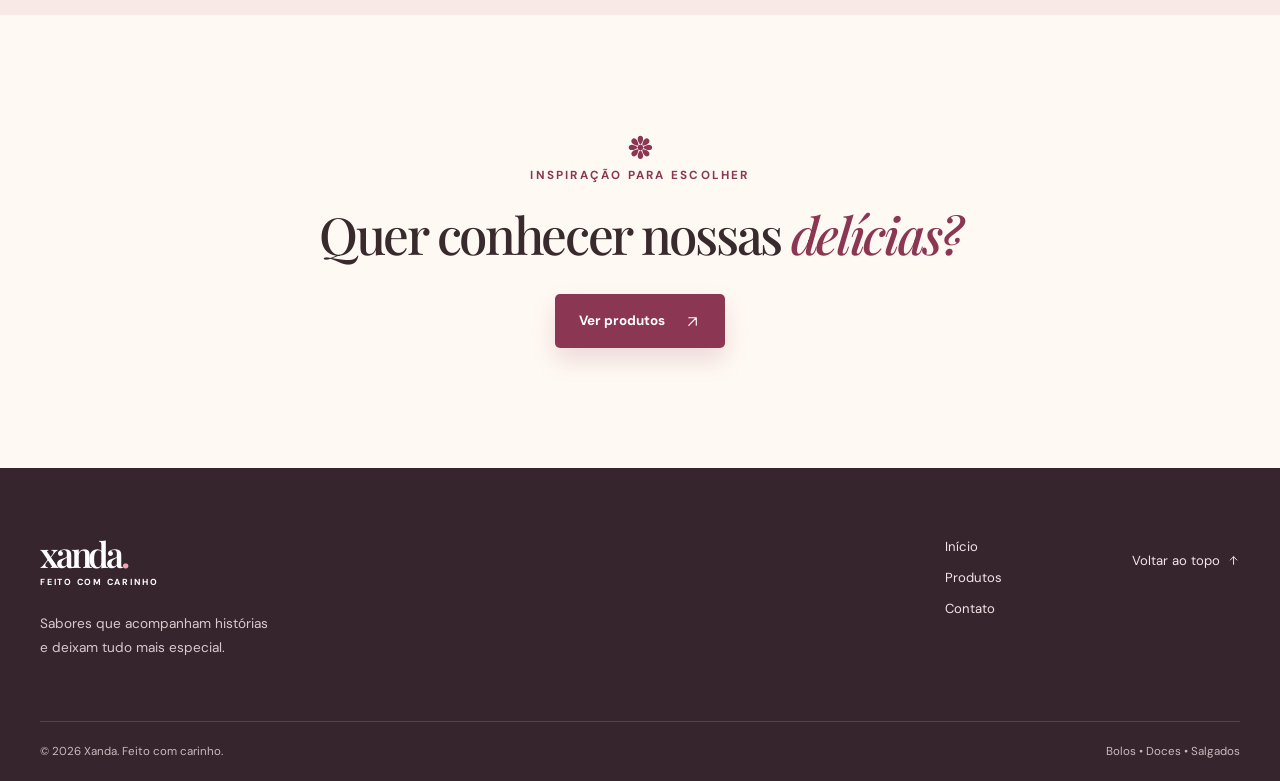
==== commit d107ebbd: "Aplica logo aprovada no cabecalho e padroniza moldura do carrossel" ====
--- a/contato.html
+++ b/contato.html
@@ -10,7 +10,7 @@
   <link rel="preconnect" href="https://fonts.googleapis.com">
   <link rel="preconnect" href="https://fonts.gstatic.com" crossorigin>
   <link href="https://fonts.googleapis.com/css2?family=DM+Sans:wght@400;500;600;700&family=Playfair+Display:ital,wght@0,500;0,600;1,500;1,600&display=swap" rel="stylesheet">
-  <link rel="stylesheet" href="css/estilo.css?v=20261006-bolos2">
+  <link rel="stylesheet" href="css/estilo.css?v=20261006-marca1">
   <script>document.documentElement.classList.add('js');</script>
   <script src="js/site.js?v=20261006-bolos1" defer></script>
 </head>
@@ -18,7 +18,7 @@
   <a class="skip-link" href="#conteudo">Pular para o conteúdo</a>
   <header class="site-header">
     <div class="container header-inner">
-      <a class="brand" href="index.html" aria-label="Xanda, página inicial"><span class="brand-word">xanda<b>.</b></span><small>feito com carinho</small></a>
+      <a class="brand brand-logo" href="index.html" aria-label="Xanda, página inicial"><img src="assets/brand/logo-header.png" alt="Xanda. Delícias feitas com carinho." width="660" height="264"></a>
       <button class="menu-toggle" type="button" aria-label="Abrir menu" aria-controls="menu-principal" aria-expanded="false"><span></span><span></span></button>
       <nav class="site-nav" id="menu-principal" aria-label="Navegação principal">
         <a href="index.html">Início</a>
--- a/css/estilo.css
+++ b/css/estilo.css
@@ -368,3 +368,23 @@
 
 .contact-hero-image img.real-cake-contact { object-position: center 60%; }
 .contact-hero-sticker { --bob-rotation: 12deg; animation: bob 5s ease-in-out infinite; }
+
+/* Approved brand and the same photo frame used in the home hero. */
+.brand-logo { width: 190px; height: 58px; }
+.brand-logo img { width: 100%; height: 100%; object-fit: cover; }
+.cake-carousel { width: calc(100% - 16px); margin-inline: auto; }
+.cake-carousel .product-photo { height: min(480px, 120vw); }
+.cake-carousel .product-photo::before { inset: 12px -12px -12px 12px; border-color: #e7bbbf; border-radius: 290px 290px 30px 30px; }
+.cake-frame { border-radius: 290px 290px 30px 30px; background: linear-gradient(180deg, #ede2d5, #f2e7d8 35%, #f5ebdf); }
+.cake-frame .cake-photo { top: 50%; bottom: auto; height: auto; max-height: 100%; transform: translateY(-50%); -webkit-mask-image: linear-gradient(to bottom, transparent, black 3%, black 97%, transparent); mask-image: linear-gradient(to bottom, transparent, black 3%, black 97%, transparent); }
+.cake-controls { margin-top: 30px; }
+@media (min-width: 621px) {
+  .cake-carousel { width: 100%; }
+  .cake-carousel .product-photo { height: 420px; }
+  .cake-carousel .product-photo::before { inset: 18px -18px -18px 18px; }
+}
+@media (min-width: 781px) {
+  .brand-logo { width: 220px; height: 70px; }
+  .cake-carousel .product-photo { height: 490px; }
+}
+@media (min-width: 1051px) { .cake-carousel .product-photo { height: 570px; } }
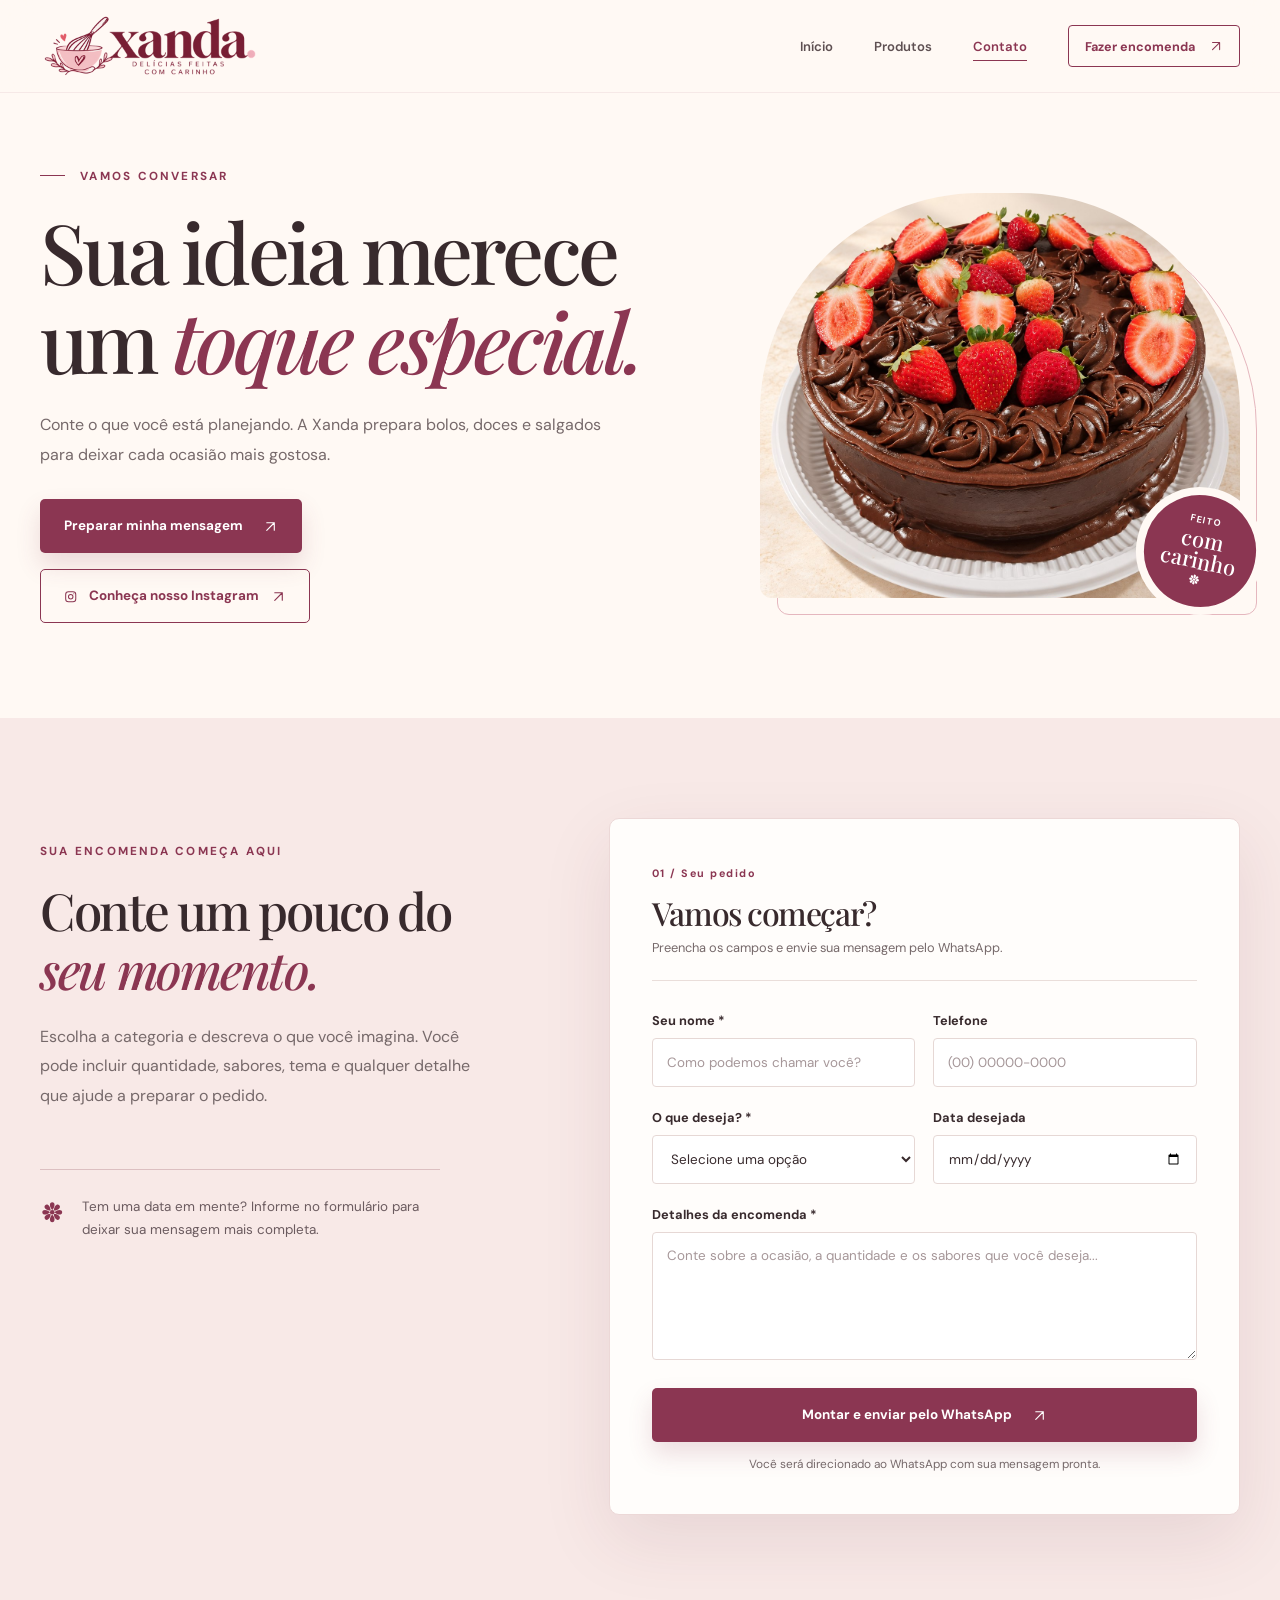
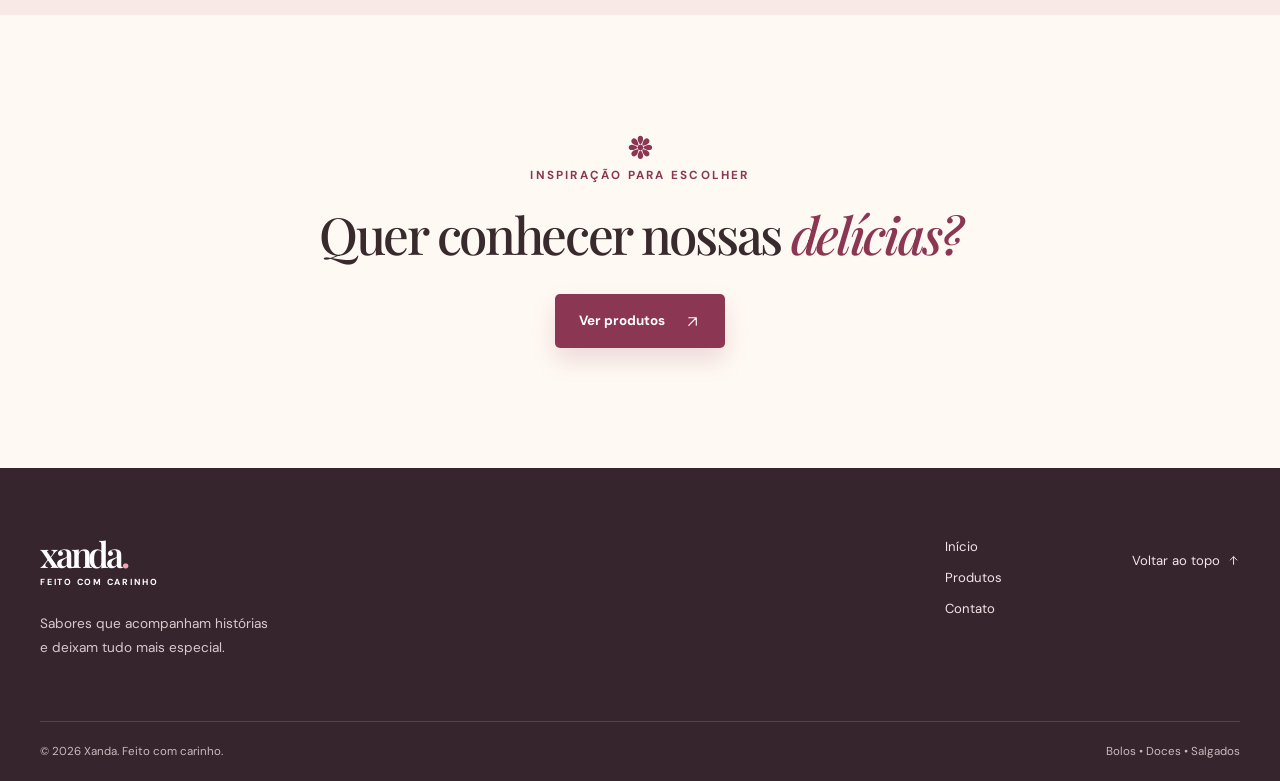
==== commit 2ee19719: "Ajusta tipografia do selo do contato para o padrao do inicio" ====
--- a/contato.html
+++ b/contato.html
@@ -10,7 +10,7 @@
   <link rel="preconnect" href="https://fonts.googleapis.com">
   <link rel="preconnect" href="https://fonts.gstatic.com" crossorigin>
   <link href="https://fonts.googleapis.com/css2?family=DM+Sans:wght@400;500;600;700&family=Playfair+Display:ital,wght@0,500;0,600;1,500;1,600&display=swap" rel="stylesheet">
-  <link rel="stylesheet" href="css/estilo.css?v=20261006-marca1">
+  <link rel="stylesheet" href="css/estilo.css?v=20261006-selo1">
   <script>document.documentElement.classList.add('js');</script>
   <script src="js/site.js?v=20261006-bolos1" defer></script>
 </head>
@@ -43,7 +43,7 @@
       </div>
       <div class="contact-hero-image">
         <img class="real-cake-contact" src="assets/bolos/bolo24.jpg" alt="Bolo com rosetas de chocolate e morangos, feito pela Xanda" width="1254" height="1254">
-        <div class="contact-hero-sticker" aria-hidden="true">feito<br><strong>com carinho</strong><br><svg width="1em" height="1em" class="icon icon-flower" aria-hidden="true" focusable="false"><use href="assets/icons.svg#flower"></use></svg></div>
+        <div class="contact-hero-sticker" aria-hidden="true"><span>feito</span><strong>com<br>carinho</strong><span><svg width="1em" height="1em" class="icon icon-flower" aria-hidden="true" focusable="false"><use href="assets/icons.svg#flower"></use></svg></span></div>
       </div>
     </section>
 
--- a/css/estilo.css
+++ b/css/estilo.css
@@ -388,3 +388,13 @@
   .cake-carousel .product-photo { height: 490px; }
 }
 @media (min-width: 1051px) { .cake-carousel .product-photo { height: 570px; } }
+
+/* Contact seal matches the stacked type and cream edge of the home seal. */
+.contact-hero-sticker { display: flex; flex-direction: column; align-items: center; justify-content: center; width: 128px; height: 128px; border: 8px solid var(--cream); }
+.contact-hero-sticker > span { font-size: .58rem; font-weight: 700; letter-spacing: .13em; line-height: 1; text-transform: uppercase; }
+.contact-hero-sticker strong { margin: 4px 0; font-size: 1.35rem; font-weight: 500; line-height: .95; }
+.contact-hero-sticker .icon { display: block; font-size: .85rem; }
+@media (max-width: 620px) {
+  .contact-hero-sticker { width: 105px; height: 105px; border-width: 6px; }
+  .contact-hero-sticker strong { font-size: 1.12rem; }
+}
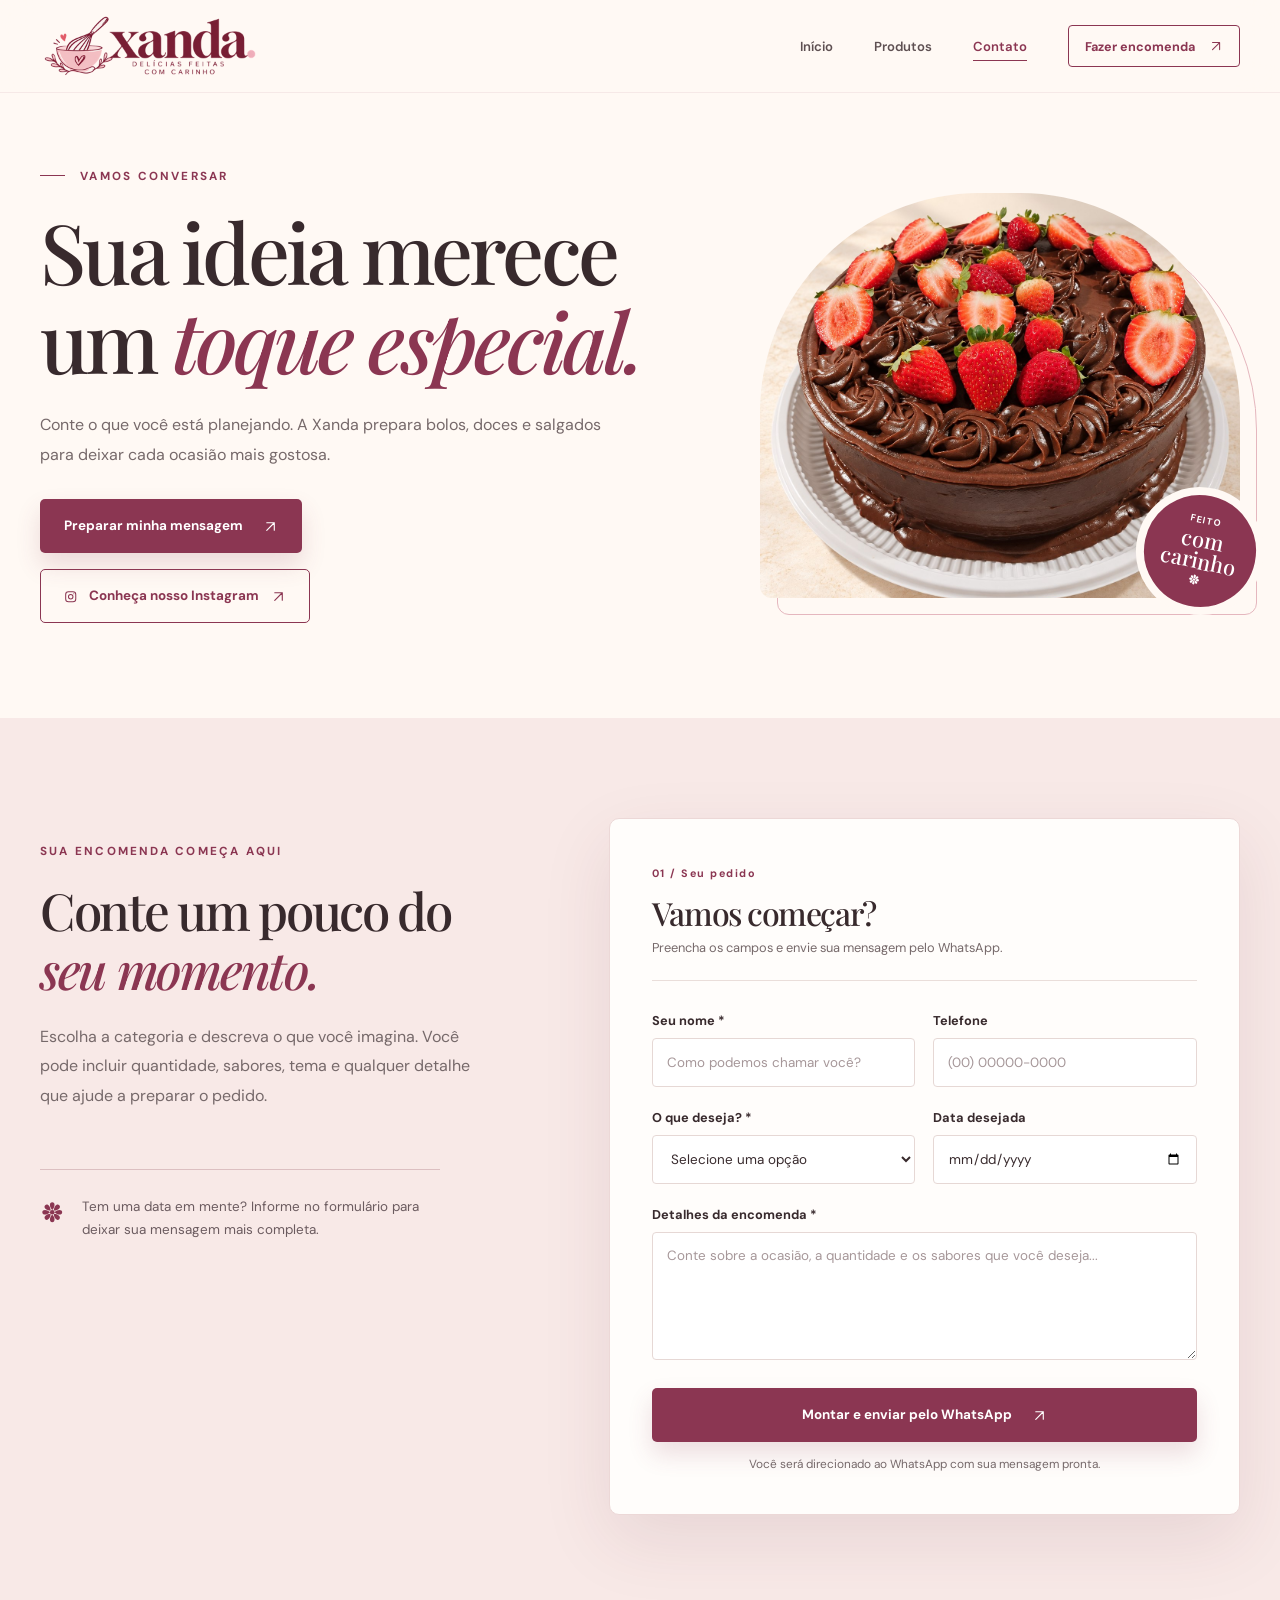
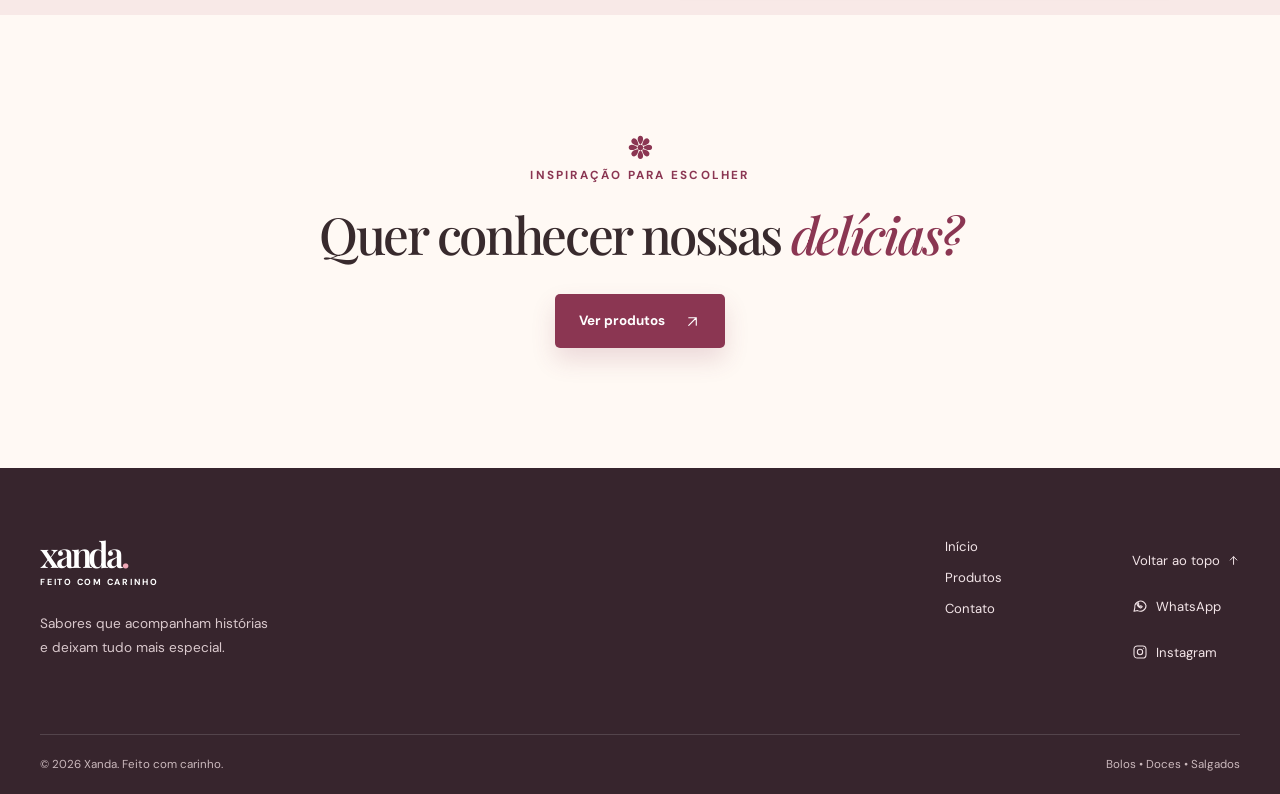
==== commit 2d7011b0: "Preenche foto do cartao Bolos e adiciona contatos discretos no rodape e ajuste da data" ====
--- a/contato.html
+++ b/contato.html
@@ -10,7 +10,7 @@
   <link rel="preconnect" href="https://fonts.googleapis.com">
   <link rel="preconnect" href="https://fonts.gstatic.com" crossorigin>
   <link href="https://fonts.googleapis.com/css2?family=DM+Sans:wght@400;500;600;700&family=Playfair+Display:ital,wght@0,500;0,600;1,500;1,600&display=swap" rel="stylesheet">
-  <link rel="stylesheet" href="css/estilo.css?v=20261006-selo1">
+  <link rel="stylesheet" href="css/estilo.css?v=20261006-formulario1">
   <script>document.documentElement.classList.add('js');</script>
   <script src="js/site.js?v=20261006-bolos1" defer></script>
 </head>
@@ -84,7 +84,7 @@
   </main>
 
   <footer class="site-footer">
-    <div class="container footer-main"><div><a class="brand footer-brand" href="index.html" aria-label="Xanda, página inicial"><span class="brand-word">xanda<b>.</b></span><small>feito com carinho</small></a><p>Sabores que acompanham histórias<br>e deixam tudo mais especial.</p></div><nav aria-label="Links do rodapé"><a href="index.html">Início</a><a href="produtos.html">Produtos</a><a href="contato.html">Contato</a></nav><a class="footer-top" href="#conteudo">Voltar ao topo <svg width="1em" height="1em" class="icon icon-arrow-up" aria-hidden="true" focusable="false"><use href="assets/icons.svg#arrow-up"></use></svg></a></div>
+    <div class="container footer-main"><div><a class="brand footer-brand" href="index.html" aria-label="Xanda, página inicial"><span class="brand-word">xanda<b>.</b></span><small>feito com carinho</small></a><p>Sabores que acompanham histórias<br>e deixam tudo mais especial.</p></div><nav aria-label="Links do rodapé"><a href="index.html">Início</a><a href="produtos.html">Produtos</a><a href="contato.html">Contato</a></nav><div class="footer-actions"><a class="footer-top" href="#conteudo">Voltar ao topo <svg width="1em" height="1em" class="icon icon-arrow-up" aria-hidden="true" focusable="false"><use href="assets/icons.svg#arrow-up"></use></svg></a><a class="footer-social" href="https://wa.me/5547997192457" target="_blank" rel="noopener noreferrer" aria-label="Falar com a Xanda no WhatsApp (abre em nova aba)"><svg width="1em" height="1em" class="icon" viewBox="0 0 24 24" fill="none" stroke="currentColor" stroke-width="1.6" stroke-linecap="round" stroke-linejoin="round" aria-hidden="true" focusable="false"><path d="M21 11.5a8.5 8.5 0 0 1-12.5 7.4L3 20l1.2-5.2A8.5 8.5 0 1 1 21 11.5Z"/><path d="M8 7.5c-.6.3-.8 1.3-.4 2.3.8 2.2 2.4 3.8 4.6 4.7 1 .4 2.1.2 2.5-.5l.6-1.1-2.4-1.2-.8 1c-1.2-.5-2.2-1.5-2.7-2.7l1-.8-1.2-2.4Z"/></svg><span>WhatsApp</span></a><a class="footer-social" href="https://www.instagram.com/deliciasdaxanda9/" target="_blank" rel="noopener noreferrer" aria-label="Instagram da Xanda (abre em nova aba)"><svg width="1em" height="1em" class="icon" viewBox="0 0 24 24" fill="none" stroke="currentColor" stroke-width="1.6" stroke-linecap="round" stroke-linejoin="round" aria-hidden="true" focusable="false"><rect x="3" y="3" width="18" height="18" rx="5"/><circle cx="12" cy="12" r="4"/><path d="M17.5 6.5h.01"/></svg><span>Instagram</span></a></div></div>
     <div class="container footer-bottom"><span>© <span class="year">2026</span> Xanda. Feito com carinho.</span><span>Bolos • Doces • Salgados</span></div>
   </footer>
 </body>
--- a/css/estilo.css
+++ b/css/estilo.css
@@ -398,3 +398,19 @@
   .contact-hero-sticker { width: 105px; height: 105px; border-width: 6px; }
   .contact-hero-sticker strong { font-size: 1.12rem; }
 }
+
+/* Continuous card photograph and discreet footer contact links. */
+.category-card:first-child .category-image img.real-cake-card { object-fit: cover; object-position: center; }
+.footer-main > .footer-actions { display: flex; flex-direction: column; align-items: flex-start; align-self: flex-start; gap: 2px; width: auto; margin-left: auto; }
+.footer-actions .footer-top { margin-left: 0; }
+.footer-social { display: inline-flex; align-items: center; gap: 8px; min-height: 44px; color: #f3e5e8; font-size: .82rem; transition: color .2s ease; }
+.footer-social:hover { color: #ffb8c7; }
+.footer-social .icon { font-size: 1rem; }
+@media (min-width: 621px) { .footer-main > .footer-actions { margin-left: 25px; } }
+@media (min-width: 1051px) { .footer-main > .footer-actions { margin-left: 80px; } }
+@media (max-width: 390px) { .footer-main > .footer-actions { margin-left: 0; } }
+
+/* Keep the date box within the same width as the other form controls. */
+.field input[type="date"] { display: block; width: 100%; min-width: 0; max-width: 100%; box-sizing: border-box; -webkit-appearance: none; appearance: none; }
+.field input[type="date"]::-webkit-date-and-time-value { min-width: 0; }
+.field input[type="date"]::-webkit-datetime-edit { min-width: 0; padding: 0; }
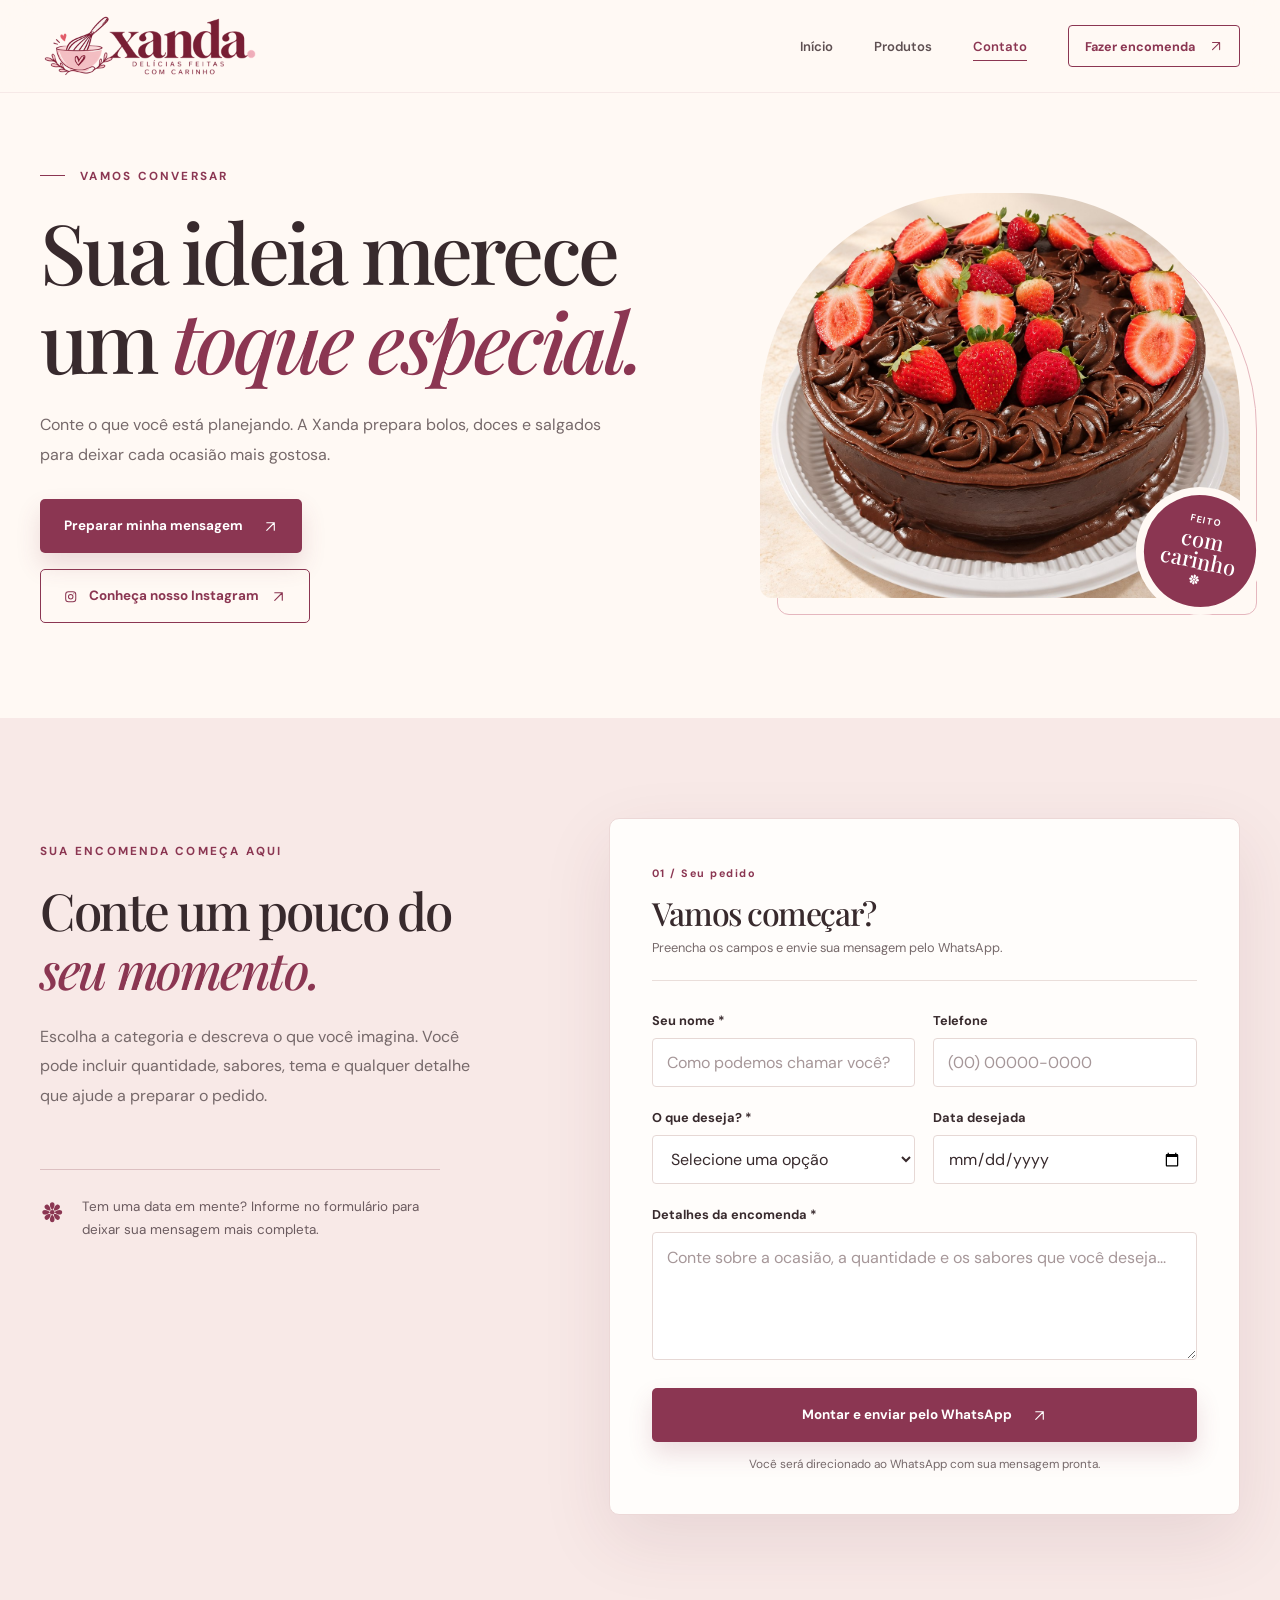
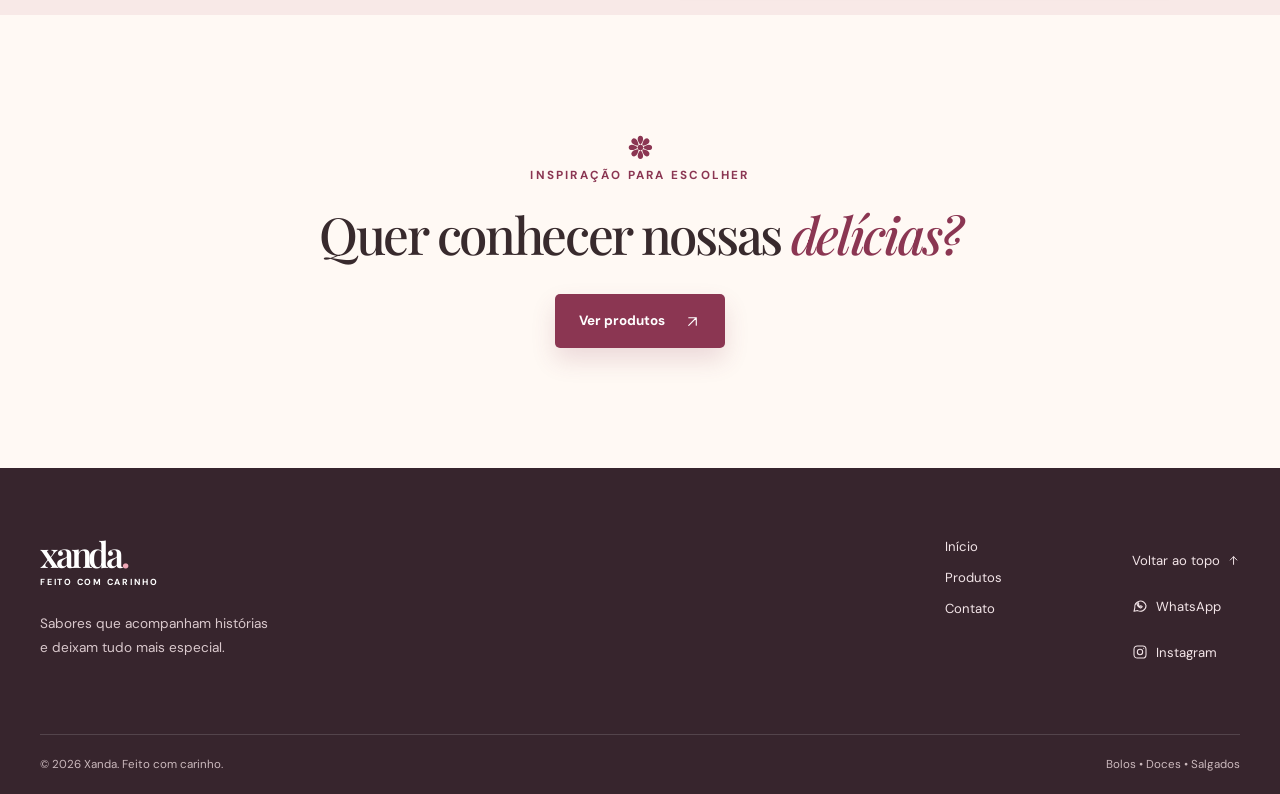
==== commit 388a902f: "Ajusta somente texto dos campos do formulario para 16px" ====
--- a/contato.html
+++ b/contato.html
@@ -10,7 +10,7 @@
   <link rel="preconnect" href="https://fonts.googleapis.com">
   <link rel="preconnect" href="https://fonts.gstatic.com" crossorigin>
   <link href="https://fonts.googleapis.com/css2?family=DM+Sans:wght@400;500;600;700&family=Playfair+Display:ital,wght@0,500;0,600;1,500;1,600&display=swap" rel="stylesheet">
-  <link rel="stylesheet" href="css/estilo.css?v=20261006-formulario1">
+  <link rel="stylesheet" href="css/estilo.css?v=20261006-formulario16">
   <script>document.documentElement.classList.add('js');</script>
   <script src="js/site.js?v=20261006-bolos1" defer></script>
 </head>
--- a/css/estilo.css
+++ b/css/estilo.css
@@ -194,7 +194,7 @@
 .field { display: flex; flex-direction: column; gap: 9px; min-width: 0; }
 .field-full { grid-column: 1 / -1; }
 .field label { font-size: .8rem; font-weight: 700; }
-.field input, .field select, .field textarea { width: 100%; min-height: 49px; padding: 12px 14px; border: 1px solid #e6d8d5; border-radius: 4px; outline: none; background: #fff; color: var(--ink); font-size: .84rem; transition: border-color .2s ease, box-shadow .2s ease; }
+.field input, .field select, .field textarea { width: 100%; min-height: 49px; padding: 12px 14px; border: 1px solid #e6d8d5; border-radius: 4px; outline: none; background: #fff; color: var(--ink); font-size: 16px; transition: border-color .2s ease, box-shadow .2s ease; }
 .field textarea { min-height: 128px; resize: vertical; line-height: 1.6; }
 .field input::placeholder, .field textarea::placeholder { color: #a69799; }
 .field input:focus, .field select:focus, .field textarea:focus { border-color: var(--berry); box-shadow: 0 0 0 3px rgba(139, 54, 82, .12); }
